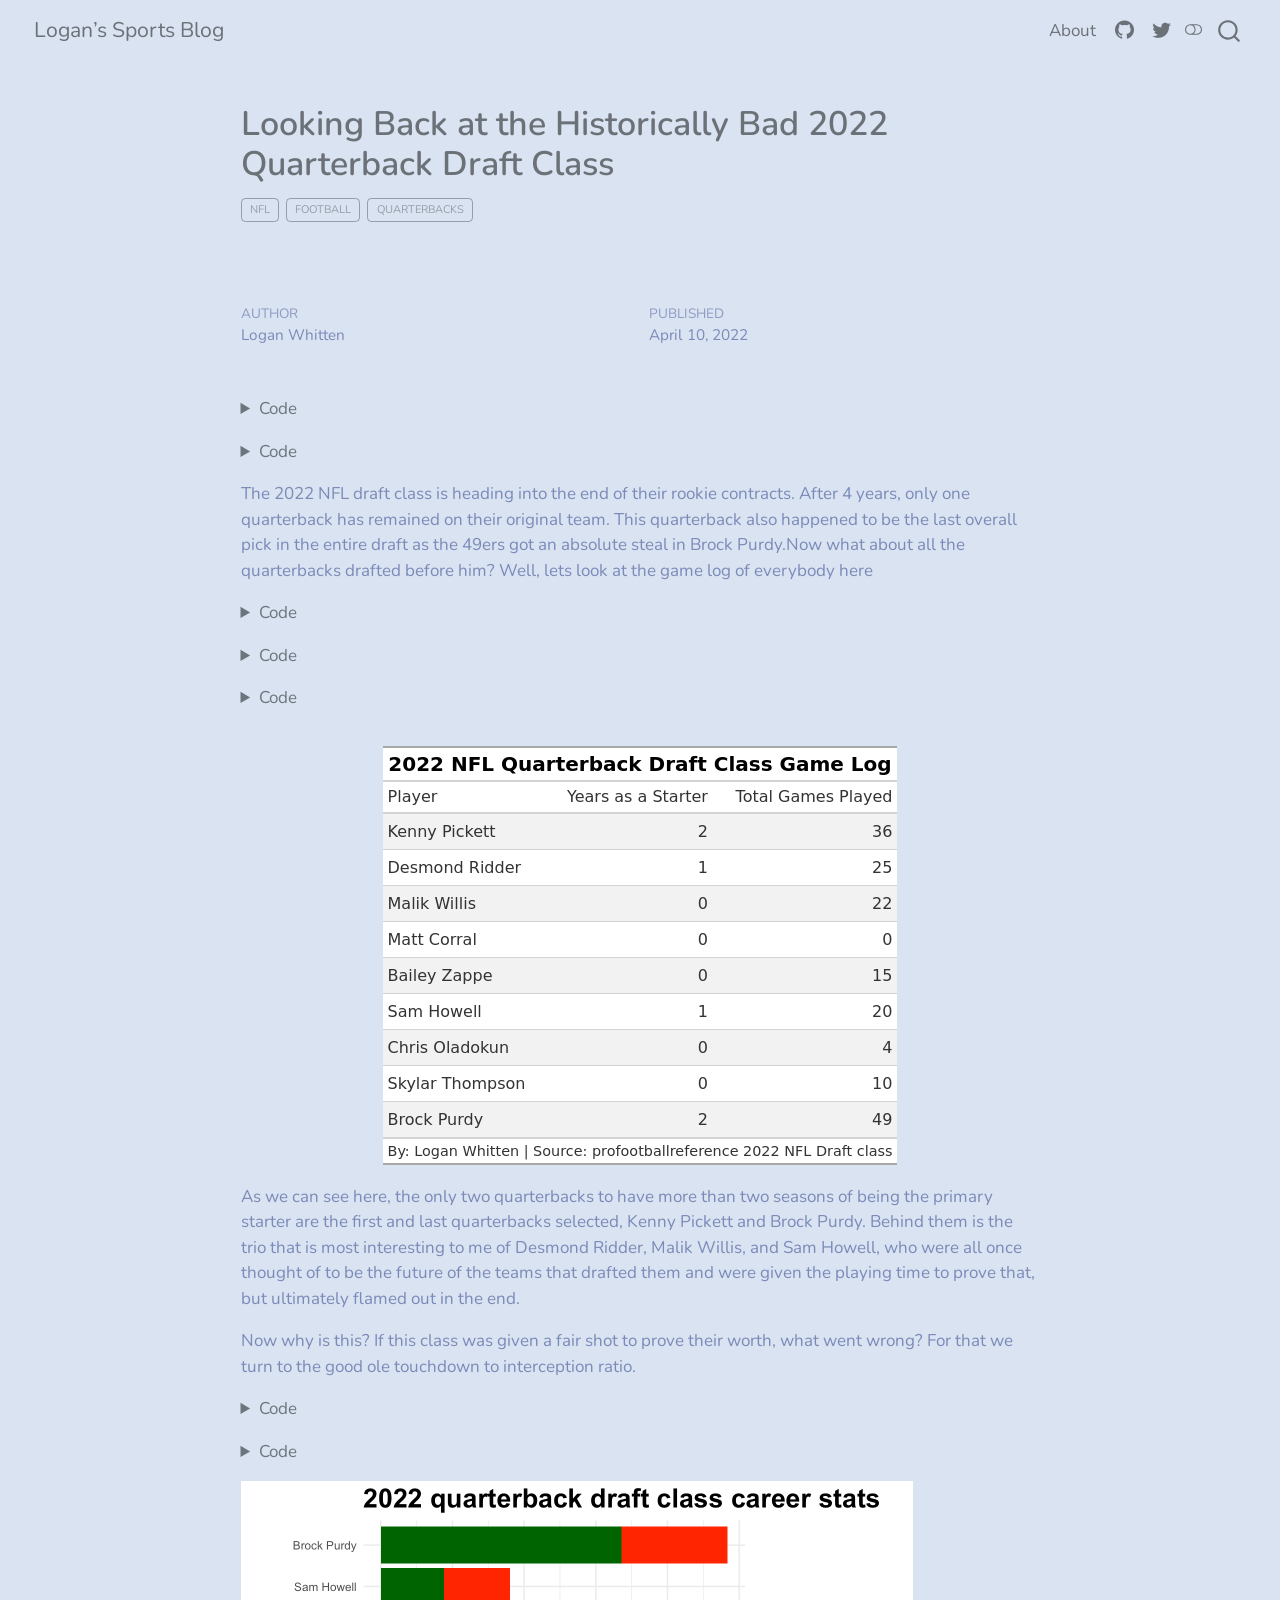
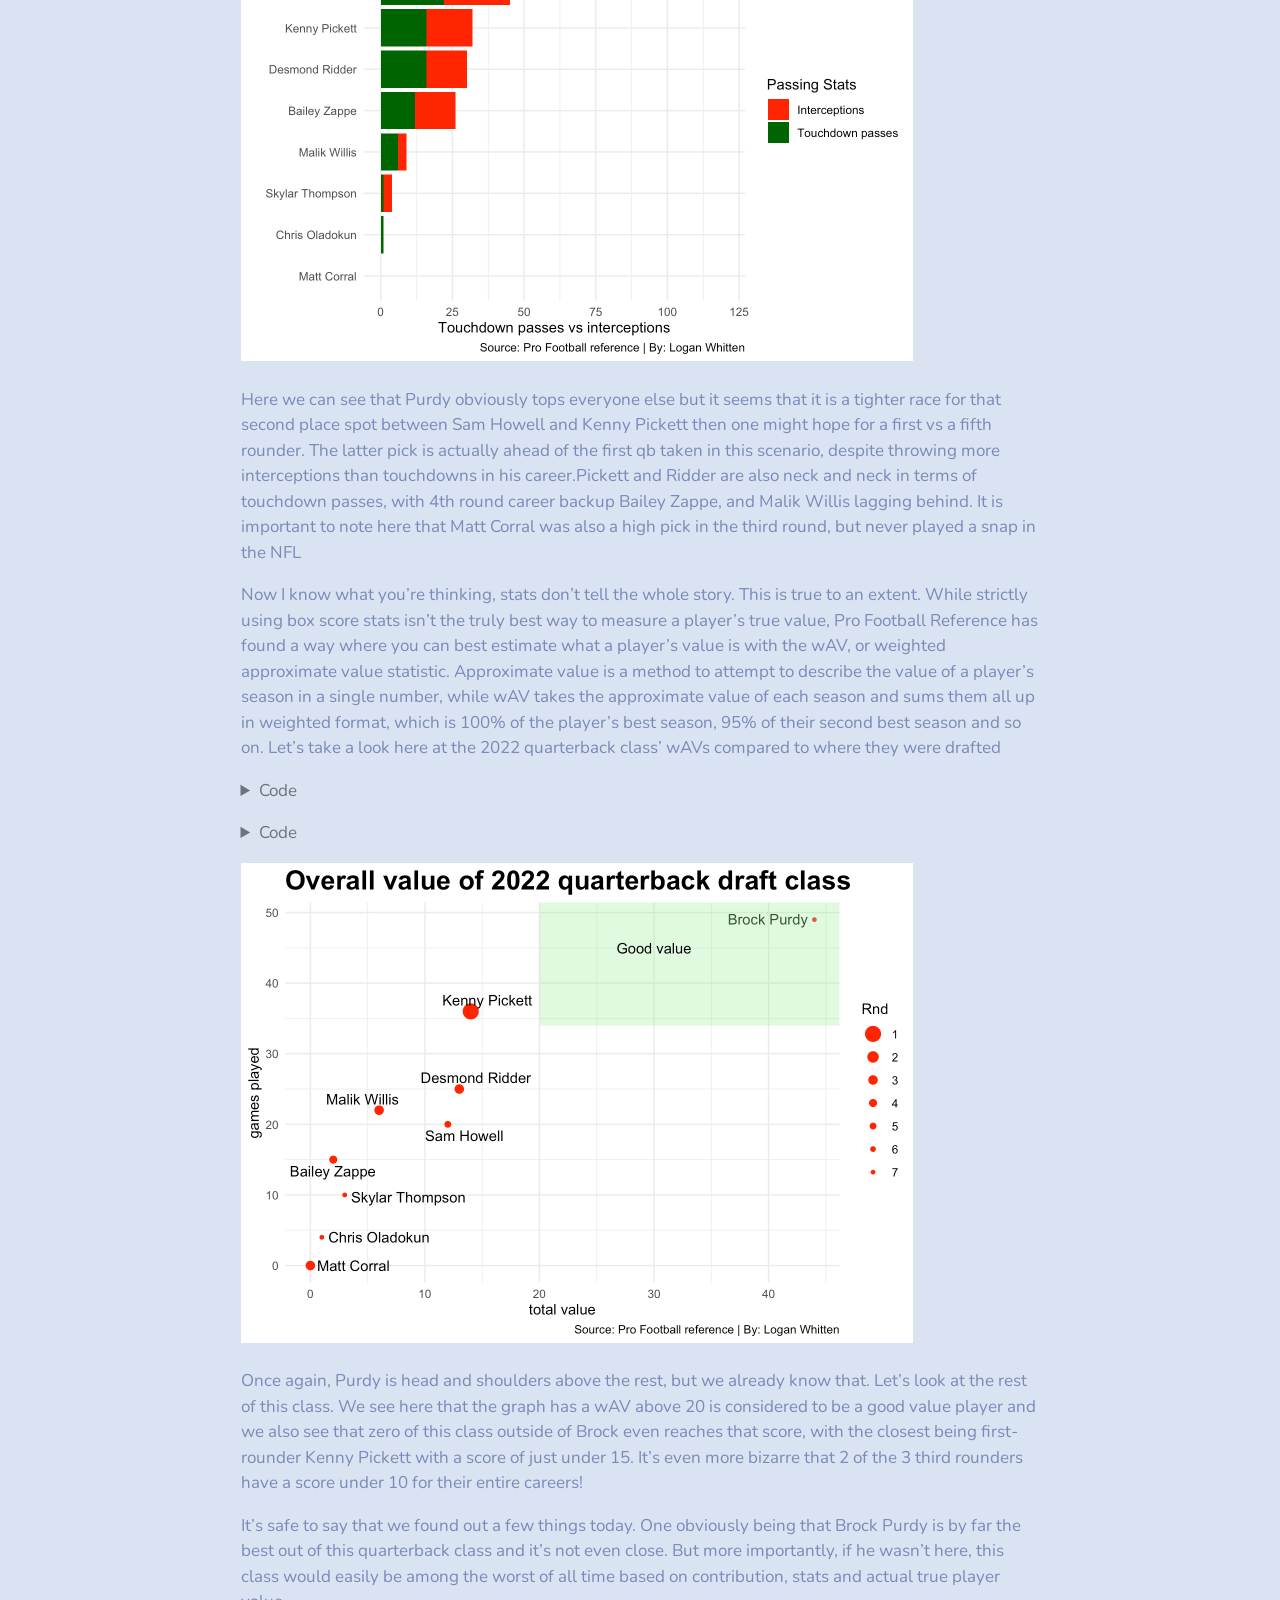
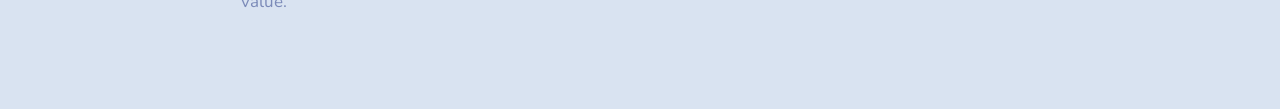
==== posts/nfl-football-2022-quarterback-class/index.html @ b55c374b "final project" ====
<!DOCTYPE html>
<html xmlns="http://www.w3.org/1999/xhtml" lang="en" xml:lang="en"><head>

<meta charset="utf-8">
<meta name="generator" content="quarto-1.8.25">

<meta name="viewport" content="width=device-width, initial-scale=1.0, user-scalable=yes">

<meta name="author" content="Logan Whitten">
<meta name="dcterms.date" content="2022-04-10">

<title>Looking Back at the Historically Bad 2022 Quarterback Draft Class – Logan’s Sports Blog</title>
<style>
code{white-space: pre-wrap;}
span.smallcaps{font-variant: small-caps;}
div.columns{display: flex; gap: min(4vw, 1.5em);}
div.column{flex: auto; overflow-x: auto;}
div.hanging-indent{margin-left: 1.5em; text-indent: -1.5em;}
ul.task-list{list-style: none;}
ul.task-list li input[type="checkbox"] {
  width: 0.8em;
  margin: 0 0.8em 0.2em -1em; /* quarto-specific, see https://github.com/quarto-dev/quarto-cli/issues/4556 */ 
  vertical-align: middle;
}
/* CSS for syntax highlighting */
html { -webkit-text-size-adjust: 100%; }
pre > code.sourceCode { white-space: pre; position: relative; }
pre > code.sourceCode > span { display: inline-block; line-height: 1.25; }
pre > code.sourceCode > span:empty { height: 1.2em; }
.sourceCode { overflow: visible; }
code.sourceCode > span { color: inherit; text-decoration: inherit; }
div.sourceCode { margin: 1em 0; }
pre.sourceCode { margin: 0; }
@media screen {
div.sourceCode { overflow: auto; }
}
@media print {
pre > code.sourceCode { white-space: pre-wrap; }
pre > code.sourceCode > span { text-indent: -5em; padding-left: 5em; }
}
pre.numberSource code
  { counter-reset: source-line 0; }
pre.numberSource code > span
  { position: relative; left: -4em; counter-increment: source-line; }
pre.numberSource code > span > a:first-child::before
  { content: counter(source-line);
    position: relative; left: -1em; text-align: right; vertical-align: baseline;
    border: none; display: inline-block;
    -webkit-touch-callout: none; -webkit-user-select: none;
    -khtml-user-select: none; -moz-user-select: none;
    -ms-user-select: none; user-select: none;
    padding: 0 4px; width: 4em;
  }
pre.numberSource { margin-left: 3em;  padding-left: 4px; }
div.sourceCode
  {   }
@media screen {
pre > code.sourceCode > span > a:first-child::before { text-decoration: underline; }
}
</style>


<script src="../../site_libs/quarto-nav/quarto-nav.js"></script>
<script src="../../site_libs/quarto-nav/headroom.min.js"></script>
<script src="../../site_libs/clipboard/clipboard.min.js"></script>
<script src="../../site_libs/quarto-search/autocomplete.umd.js"></script>
<script src="../../site_libs/quarto-search/fuse.min.js"></script>
<script src="../../site_libs/quarto-search/quarto-search.js"></script>
<meta name="quarto:offset" content="../../">
<link href="../../logo.png" rel="icon" type="image/png">
<script src="../../site_libs/quarto-html/quarto.js" type="module"></script>
<script src="../../site_libs/quarto-html/tabsets/tabsets.js" type="module"></script>
<script src="../../site_libs/quarto-html/axe/axe-check.js" type="module"></script>
<script src="../../site_libs/quarto-html/popper.min.js"></script>
<script src="../../site_libs/quarto-html/tippy.umd.min.js"></script>
<script src="../../site_libs/quarto-html/anchor.min.js"></script>
<link href="../../site_libs/quarto-html/tippy.css" rel="stylesheet">
<link href="../../site_libs/quarto-html/quarto-syntax-highlighting-7b89279ff1a6dce999919e0e67d4d9ec.css" rel="stylesheet" class="quarto-color-scheme" id="quarto-text-highlighting-styles">
<link href="../../site_libs/quarto-html/quarto-syntax-highlighting-dark-707d8167ce6003fca903bfe2be84ab7f.css" rel="stylesheet" class="quarto-color-scheme quarto-color-alternate" id="quarto-text-highlighting-styles">
<link href="../../site_libs/quarto-html/quarto-syntax-highlighting-7b89279ff1a6dce999919e0e67d4d9ec.css" rel="stylesheet" class="quarto-color-scheme-extra" id="quarto-text-highlighting-styles">
<script src="../../site_libs/bootstrap/bootstrap.min.js"></script>
<link href="../../site_libs/bootstrap/bootstrap-icons.css" rel="stylesheet">
<link href="../../site_libs/bootstrap/bootstrap-2890eba573baac25c3e9f0f9d94fc55f.min.css" rel="stylesheet" append-hash="true" class="quarto-color-scheme" id="quarto-bootstrap" data-mode="light">
<link href="../../site_libs/bootstrap/bootstrap-dark-131d78dc565486c1282722297bfbf076.min.css" rel="stylesheet" append-hash="true" class="quarto-color-scheme quarto-color-alternate" id="quarto-bootstrap" data-mode="light">
<link href="../../site_libs/bootstrap/bootstrap-2890eba573baac25c3e9f0f9d94fc55f.min.css" rel="stylesheet" append-hash="true" class="quarto-color-scheme-extra" id="quarto-bootstrap" data-mode="light">
<script id="quarto-search-options" type="application/json">{
  "location": "navbar",
  "copy-button": false,
  "collapse-after": 3,
  "panel-placement": "end",
  "type": "overlay",
  "limit": 50,
  "keyboard-shortcut": [
    "f",
    "/",
    "s"
  ],
  "show-item-context": false,
  "language": {
    "search-no-results-text": "No results",
    "search-matching-documents-text": "matching documents",
    "search-copy-link-title": "Copy link to search",
    "search-hide-matches-text": "Hide additional matches",
    "search-more-match-text": "more match in this document",
    "search-more-matches-text": "more matches in this document",
    "search-clear-button-title": "Clear",
    "search-text-placeholder": "",
    "search-detached-cancel-button-title": "Cancel",
    "search-submit-button-title": "Submit",
    "search-label": "Search"
  }
}</script>


<link rel="stylesheet" href="../../styles.css">
</head>

<body class="nav-fixed fullcontent quarto-light"><script id="quarto-html-before-body" type="application/javascript">
    const toggleBodyColorMode = (bsSheetEl) => {
      const mode = bsSheetEl.getAttribute("data-mode");
      const bodyEl = window.document.querySelector("body");
      if (mode === "dark") {
        bodyEl.classList.add("quarto-dark");
        bodyEl.classList.remove("quarto-light");
      } else {
        bodyEl.classList.add("quarto-light");
        bodyEl.classList.remove("quarto-dark");
      }
    }
    const toggleBodyColorPrimary = () => {
      const bsSheetEl = window.document.querySelector("link#quarto-bootstrap:not([rel=disabled-stylesheet])");
      if (bsSheetEl) {
        toggleBodyColorMode(bsSheetEl);
      }
    }
    const setColorSchemeToggle = (alternate) => {
      const toggles = window.document.querySelectorAll('.quarto-color-scheme-toggle');
      for (let i=0; i < toggles.length; i++) {
        const toggle = toggles[i];
        if (toggle) {
          if (alternate) {
            toggle.classList.add("alternate");
          } else {
            toggle.classList.remove("alternate");
          }
        }
      }
    };
    const toggleColorMode = (alternate) => {
      // Switch the stylesheets
      const primaryStylesheets = window.document.querySelectorAll('link.quarto-color-scheme:not(.quarto-color-alternate)');
      const alternateStylesheets = window.document.querySelectorAll('link.quarto-color-scheme.quarto-color-alternate');
      manageTransitions('#quarto-margin-sidebar .nav-link', false);
      if (alternate) {
        // note: dark is layered on light, we don't disable primary!
        enableStylesheet(alternateStylesheets);
        for (const sheetNode of alternateStylesheets) {
          if (sheetNode.id === "quarto-bootstrap") {
            toggleBodyColorMode(sheetNode);
          }
        }
      } else {
        disableStylesheet(alternateStylesheets);
        enableStylesheet(primaryStylesheets)
        toggleBodyColorPrimary();
      }
      manageTransitions('#quarto-margin-sidebar .nav-link', true);
      // Switch the toggles
      setColorSchemeToggle(alternate)
      // Hack to workaround the fact that safari doesn't
      // properly recolor the scrollbar when toggling (#1455)
      if (navigator.userAgent.indexOf('Safari') > 0 && navigator.userAgent.indexOf('Chrome') == -1) {
        manageTransitions("body", false);
        window.scrollTo(0, 1);
        setTimeout(() => {
          window.scrollTo(0, 0);
          manageTransitions("body", true);
        }, 40);
      }
    }
    const disableStylesheet = (stylesheets) => {
      for (let i=0; i < stylesheets.length; i++) {
        const stylesheet = stylesheets[i];
        stylesheet.rel = 'disabled-stylesheet';
      }
    }
    const enableStylesheet = (stylesheets) => {
      for (let i=0; i < stylesheets.length; i++) {
        const stylesheet = stylesheets[i];
        if(stylesheet.rel !== 'stylesheet') { // for Chrome, which will still FOUC without this check
          stylesheet.rel = 'stylesheet';
        }
      }
    }
    const manageTransitions = (selector, allowTransitions) => {
      const els = window.document.querySelectorAll(selector);
      for (let i=0; i < els.length; i++) {
        const el = els[i];
        if (allowTransitions) {
          el.classList.remove('notransition');
        } else {
          el.classList.add('notransition');
        }
      }
    }
    const isFileUrl = () => {
      return window.location.protocol === 'file:';
    }
    const hasAlternateSentinel = () => {
      let styleSentinel = getColorSchemeSentinel();
      if (styleSentinel !== null) {
        return styleSentinel === "alternate";
      } else {
        return false;
      }
    }
    const setStyleSentinel = (alternate) => {
      const value = alternate ? "alternate" : "default";
      if (!isFileUrl()) {
        window.localStorage.setItem("quarto-color-scheme", value);
      } else {
        localAlternateSentinel = value;
      }
    }
    const getColorSchemeSentinel = () => {
      if (!isFileUrl()) {
        const storageValue = window.localStorage.getItem("quarto-color-scheme");
        return storageValue != null ? storageValue : localAlternateSentinel;
      } else {
        return localAlternateSentinel;
      }
    }
    const toggleGiscusIfUsed = (isAlternate, darkModeDefault) => {
      const baseTheme = document.querySelector('#giscus-base-theme')?.value ?? 'light';
      const alternateTheme = document.querySelector('#giscus-alt-theme')?.value ?? 'dark';
      let newTheme = '';
      if(authorPrefersDark) {
        newTheme = isAlternate ? baseTheme : alternateTheme;
      } else {
        newTheme = isAlternate ? alternateTheme : baseTheme;
      }
      const changeGiscusTheme = () => {
        // From: https://github.com/giscus/giscus/issues/336
        const sendMessage = (message) => {
          const iframe = document.querySelector('iframe.giscus-frame');
          if (!iframe) return;
          iframe.contentWindow.postMessage({ giscus: message }, 'https://giscus.app');
        }
        sendMessage({
          setConfig: {
            theme: newTheme
          }
        });
      }
      const isGiscussLoaded = window.document.querySelector('iframe.giscus-frame') !== null;
      if (isGiscussLoaded) {
        changeGiscusTheme();
      }
    };
    const authorPrefersDark = false;
    const darkModeDefault = authorPrefersDark;
      document.querySelector('link#quarto-text-highlighting-styles.quarto-color-scheme-extra').rel = 'disabled-stylesheet';
      document.querySelector('link#quarto-bootstrap.quarto-color-scheme-extra').rel = 'disabled-stylesheet';
    let localAlternateSentinel = darkModeDefault ? 'alternate' : 'default';
    // Dark / light mode switch
    window.quartoToggleColorScheme = () => {
      // Read the current dark / light value
      let toAlternate = !hasAlternateSentinel();
      toggleColorMode(toAlternate);
      setStyleSentinel(toAlternate);
      toggleGiscusIfUsed(toAlternate, darkModeDefault);
      window.dispatchEvent(new Event('resize'));
    };
    // Switch to dark mode if need be
    if (hasAlternateSentinel()) {
      toggleColorMode(true);
    } else {
      toggleColorMode(false);
    }
  </script>

<div id="quarto-search-results"></div>
  <header id="quarto-header" class="headroom fixed-top quarto-banner">
    <nav class="navbar navbar-expand-lg " data-bs-theme="dark">
      <div class="navbar-container container-fluid">
      <div class="navbar-brand-container mx-auto">
    <a href="../../index.html" class="navbar-brand navbar-brand-logo">
    </a>
    <a class="navbar-brand" href="../../index.html">
    <span class="navbar-title">Logan’s Sports Blog</span>
    </a>
  </div>
            <div id="quarto-search" class="" title="Search"></div>
          <button class="navbar-toggler" type="button" data-bs-toggle="collapse" data-bs-target="#navbarCollapse" aria-controls="navbarCollapse" role="menu" aria-expanded="false" aria-label="Toggle navigation" onclick="if (window.quartoToggleHeadroom) { window.quartoToggleHeadroom(); }">
  <span class="navbar-toggler-icon"></span>
</button>
          <div class="collapse navbar-collapse" id="navbarCollapse">
            <ul class="navbar-nav navbar-nav-scroll ms-auto">
  <li class="nav-item">
    <a class="nav-link" href="../../about.html"> 
<span class="menu-text">About</span></a>
  </li>  
  <li class="nav-item compact">
    <a class="nav-link" href="https://github.com/mattwaite"> <i class="bi bi-github" role="img">
</i> 
<span class="menu-text"></span></a>
  </li>  
  <li class="nav-item compact">
    <a class="nav-link" href="https://twitter.com/mattwaite"> <i class="bi bi-twitter" role="img">
</i> 
<span class="menu-text"></span></a>
  </li>  
</ul>
          </div> <!-- /navcollapse -->
            <div class="quarto-navbar-tools">
  <a href="" class="quarto-color-scheme-toggle quarto-navigation-tool  px-1" onclick="window.quartoToggleColorScheme(); return false;" title="Toggle dark mode"><i class="bi"></i></a>
</div>
      </div> <!-- /container-fluid -->
    </nav>
</header>
<!-- content -->
<header id="title-block-header" class="quarto-title-block default page-columns page-full">
  <div class="quarto-title-banner page-columns page-full">
    <div class="quarto-title column-body">
      <h1 class="title">Looking Back at the Historically Bad 2022 Quarterback Draft Class</h1>
                                <div class="quarto-categories">
                <div class="quarto-category">nfl</div>
                <div class="quarto-category">football</div>
                <div class="quarto-category">quarterbacks</div>
              </div>
                  </div>
  </div>
    
  
  <div class="quarto-title-meta">

      <div>
      <div class="quarto-title-meta-heading">Author</div>
      <div class="quarto-title-meta-contents">
               <p>Logan Whitten </p>
            </div>
    </div>
      
      <div>
      <div class="quarto-title-meta-heading">Published</div>
      <div class="quarto-title-meta-contents">
        <p class="date">April 10, 2022</p>
      </div>
    </div>
    
      
    </div>
    
  
  </header><div id="quarto-content" class="quarto-container page-columns page-rows-contents page-layout-article page-navbar">
<!-- sidebar -->
<!-- margin-sidebar -->
    
<!-- main -->
<main class="content quarto-banner-title-block" id="quarto-document-content">






<div class="cell" data-show_col_types="false">
<details class="code-fold">
<summary>Code</summary>
<div class="code-copy-outer-scaffold"><div class="sourceCode cell-code" id="cb1"><pre class="sourceCode r code-with-copy"><code class="sourceCode r"><span id="cb1-1"><a href="#cb1-1" aria-hidden="true" tabindex="-1"></a><span class="fu">library</span>(tidyverse)</span>
<span id="cb1-2"><a href="#cb1-2" aria-hidden="true" tabindex="-1"></a><span class="fu">library</span>(gt)</span>
<span id="cb1-3"><a href="#cb1-3" aria-hidden="true" tabindex="-1"></a><span class="fu">library</span>(ggrepel)</span></code></pre></div><button title="Copy to Clipboard" class="code-copy-button"><i class="bi"></i></button></div>
</details>
</div>
<div class="cell" data-show_col_types="false">
<details class="code-fold">
<summary>Code</summary>
<div class="code-copy-outer-scaffold"><div class="sourceCode cell-code" id="cb2"><pre class="sourceCode r code-with-copy"><code class="sourceCode r"><span id="cb2-1"><a href="#cb2-1" aria-hidden="true" tabindex="-1"></a>draft <span class="ot">&lt;-</span> <span class="fu">read_csv</span>(<span class="st">"draft.csv"</span>) </span></code></pre></div><button title="Copy to Clipboard" class="code-copy-button"><i class="bi"></i></button></div>
</details>
</div>
<p>The 2022 NFL draft class is heading into the end of their rookie contracts. After 4 years, only one quarterback has remained on their original team. This quarterback also happened to be the last overall pick in the entire draft as the 49ers got an absolute steal in Brock Purdy.Now what about all the quarterbacks drafted before him? Well, lets look at the game log of everybody here</p>
<div class="cell">
<details class="code-fold">
<summary>Code</summary>
<div class="code-copy-outer-scaffold"><div class="sourceCode cell-code" id="cb3"><pre class="sourceCode r code-with-copy"><code class="sourceCode r"><span id="cb3-1"><a href="#cb3-1" aria-hidden="true" tabindex="-1"></a>draftqbs <span class="ot">&lt;-</span> draft <span class="sc">|&gt;</span> </span>
<span id="cb3-2"><a href="#cb3-2" aria-hidden="true" tabindex="-1"></a></span>
<span id="cb3-3"><a href="#cb3-3" aria-hidden="true" tabindex="-1"></a>  <span class="fu">filter</span>(Pos <span class="sc">==</span> <span class="st">"QB"</span>) </span></code></pre></div><button title="Copy to Clipboard" class="code-copy-button"><i class="bi"></i></button></div>
</details>
</div>
<div class="cell">
<details class="code-fold">
<summary>Code</summary>
<div class="code-copy-outer-scaffold"><div class="sourceCode cell-code" id="cb4"><pre class="sourceCode r code-with-copy"><code class="sourceCode r"><span id="cb4-1"><a href="#cb4-1" aria-hidden="true" tabindex="-1"></a>qbgames <span class="ot">&lt;-</span> draftqbs <span class="sc">|&gt;</span> </span>
<span id="cb4-2"><a href="#cb4-2" aria-hidden="true" tabindex="-1"></a></span>
<span id="cb4-3"><a href="#cb4-3" aria-hidden="true" tabindex="-1"></a>  <span class="fu">select</span>(Player, St, G)</span></code></pre></div><button title="Copy to Clipboard" class="code-copy-button"><i class="bi"></i></button></div>
</details>
</div>
<div class="cell">
<details class="code-fold">
<summary>Code</summary>
<div class="code-copy-outer-scaffold"><div class="sourceCode cell-code" id="cb5"><pre class="sourceCode r code-with-copy"><code class="sourceCode r"><span id="cb5-1"><a href="#cb5-1" aria-hidden="true" tabindex="-1"></a>qbgames <span class="sc">|&gt;</span> <span class="fu">gt</span>() <span class="sc">|&gt;</span> <span class="fu">cols_label</span>( <span class="at">St =</span> <span class="st">"Years as a Starter"</span>, <span class="at">G =</span> <span class="st">"Total Games Played"</span> ) <span class="sc">|&gt;</span> <span class="fu">tab_header</span>( <span class="at">title =</span> <span class="st">"2022 NFL Quarterback Draft Class Game Log"</span> ) <span class="sc">|&gt;</span> <span class="fu">tab_style</span>( <span class="at">style =</span> <span class="fu">cell_text</span>(<span class="at">color =</span> <span class="st">"black"</span>, <span class="at">weight =</span> <span class="st">"bold"</span>,), <span class="at">locations =</span> <span class="fu">cells_title</span>(<span class="st">"title"</span>) ) <span class="sc">|&gt;</span> <span class="fu">tab_source_note</span>( <span class="at">source_note =</span> <span class="fu">md</span>(<span class="st">"By: Logan Whitten | Source: profootballreference 2022 NFL Draft class"</span>) ) </span></code></pre></div><button title="Copy to Clipboard" class="code-copy-button"><i class="bi"></i></button></div>
</details>
<div class="cell-output-display">
<div id="dzbquludkg" style="padding-left:0px;padding-right:0px;padding-top:10px;padding-bottom:10px;overflow-x:auto;overflow-y:auto;width:auto;height:auto;">
<style>#dzbquludkg table {
  font-family: system-ui, 'Segoe UI', Roboto, Helvetica, Arial, sans-serif, 'Apple Color Emoji', 'Segoe UI Emoji', 'Segoe UI Symbol', 'Noto Color Emoji';
  -webkit-font-smoothing: antialiased;
  -moz-osx-font-smoothing: grayscale;
}

#dzbquludkg thead, #dzbquludkg tbody, #dzbquludkg tfoot, #dzbquludkg tr, #dzbquludkg td, #dzbquludkg th {
  border-style: none;
}

#dzbquludkg p {
  margin: 0;
  padding: 0;
}

#dzbquludkg .gt_table {
  display: table;
  border-collapse: collapse;
  line-height: normal;
  margin-left: auto;
  margin-right: auto;
  color: #333333;
  font-size: 16px;
  font-weight: normal;
  font-style: normal;
  background-color: #FFFFFF;
  width: auto;
  border-top-style: solid;
  border-top-width: 2px;
  border-top-color: #A8A8A8;
  border-right-style: none;
  border-right-width: 2px;
  border-right-color: #D3D3D3;
  border-bottom-style: solid;
  border-bottom-width: 2px;
  border-bottom-color: #A8A8A8;
  border-left-style: none;
  border-left-width: 2px;
  border-left-color: #D3D3D3;
}

#dzbquludkg .gt_caption {
  padding-top: 4px;
  padding-bottom: 4px;
}

#dzbquludkg .gt_title {
  color: #333333;
  font-size: 125%;
  font-weight: initial;
  padding-top: 4px;
  padding-bottom: 4px;
  padding-left: 5px;
  padding-right: 5px;
  border-bottom-color: #FFFFFF;
  border-bottom-width: 0;
}

#dzbquludkg .gt_subtitle {
  color: #333333;
  font-size: 85%;
  font-weight: initial;
  padding-top: 3px;
  padding-bottom: 5px;
  padding-left: 5px;
  padding-right: 5px;
  border-top-color: #FFFFFF;
  border-top-width: 0;
}

#dzbquludkg .gt_heading {
  background-color: #FFFFFF;
  text-align: center;
  border-bottom-color: #FFFFFF;
  border-left-style: none;
  border-left-width: 1px;
  border-left-color: #D3D3D3;
  border-right-style: none;
  border-right-width: 1px;
  border-right-color: #D3D3D3;
}

#dzbquludkg .gt_bottom_border {
  border-bottom-style: solid;
  border-bottom-width: 2px;
  border-bottom-color: #D3D3D3;
}

#dzbquludkg .gt_col_headings {
  border-top-style: solid;
  border-top-width: 2px;
  border-top-color: #D3D3D3;
  border-bottom-style: solid;
  border-bottom-width: 2px;
  border-bottom-color: #D3D3D3;
  border-left-style: none;
  border-left-width: 1px;
  border-left-color: #D3D3D3;
  border-right-style: none;
  border-right-width: 1px;
  border-right-color: #D3D3D3;
}

#dzbquludkg .gt_col_heading {
  color: #333333;
  background-color: #FFFFFF;
  font-size: 100%;
  font-weight: normal;
  text-transform: inherit;
  border-left-style: none;
  border-left-width: 1px;
  border-left-color: #D3D3D3;
  border-right-style: none;
  border-right-width: 1px;
  border-right-color: #D3D3D3;
  vertical-align: bottom;
  padding-top: 5px;
  padding-bottom: 6px;
  padding-left: 5px;
  padding-right: 5px;
  overflow-x: hidden;
}

#dzbquludkg .gt_column_spanner_outer {
  color: #333333;
  background-color: #FFFFFF;
  font-size: 100%;
  font-weight: normal;
  text-transform: inherit;
  padding-top: 0;
  padding-bottom: 0;
  padding-left: 4px;
  padding-right: 4px;
}

#dzbquludkg .gt_column_spanner_outer:first-child {
  padding-left: 0;
}

#dzbquludkg .gt_column_spanner_outer:last-child {
  padding-right: 0;
}

#dzbquludkg .gt_column_spanner {
  border-bottom-style: solid;
  border-bottom-width: 2px;
  border-bottom-color: #D3D3D3;
  vertical-align: bottom;
  padding-top: 5px;
  padding-bottom: 5px;
  overflow-x: hidden;
  display: inline-block;
  width: 100%;
}

#dzbquludkg .gt_spanner_row {
  border-bottom-style: hidden;
}

#dzbquludkg .gt_group_heading {
  padding-top: 8px;
  padding-bottom: 8px;
  padding-left: 5px;
  padding-right: 5px;
  color: #333333;
  background-color: #FFFFFF;
  font-size: 100%;
  font-weight: initial;
  text-transform: inherit;
  border-top-style: solid;
  border-top-width: 2px;
  border-top-color: #D3D3D3;
  border-bottom-style: solid;
  border-bottom-width: 2px;
  border-bottom-color: #D3D3D3;
  border-left-style: none;
  border-left-width: 1px;
  border-left-color: #D3D3D3;
  border-right-style: none;
  border-right-width: 1px;
  border-right-color: #D3D3D3;
  vertical-align: middle;
  text-align: left;
}

#dzbquludkg .gt_empty_group_heading {
  padding: 0.5px;
  color: #333333;
  background-color: #FFFFFF;
  font-size: 100%;
  font-weight: initial;
  border-top-style: solid;
  border-top-width: 2px;
  border-top-color: #D3D3D3;
  border-bottom-style: solid;
  border-bottom-width: 2px;
  border-bottom-color: #D3D3D3;
  vertical-align: middle;
}

#dzbquludkg .gt_from_md > :first-child {
  margin-top: 0;
}

#dzbquludkg .gt_from_md > :last-child {
  margin-bottom: 0;
}

#dzbquludkg .gt_row {
  padding-top: 8px;
  padding-bottom: 8px;
  padding-left: 5px;
  padding-right: 5px;
  margin: 10px;
  border-top-style: solid;
  border-top-width: 1px;
  border-top-color: #D3D3D3;
  border-left-style: none;
  border-left-width: 1px;
  border-left-color: #D3D3D3;
  border-right-style: none;
  border-right-width: 1px;
  border-right-color: #D3D3D3;
  vertical-align: middle;
  overflow-x: hidden;
}

#dzbquludkg .gt_stub {
  color: #333333;
  background-color: #FFFFFF;
  font-size: 100%;
  font-weight: initial;
  text-transform: inherit;
  border-right-style: solid;
  border-right-width: 2px;
  border-right-color: #D3D3D3;
  padding-left: 5px;
  padding-right: 5px;
}

#dzbquludkg .gt_stub_row_group {
  color: #333333;
  background-color: #FFFFFF;
  font-size: 100%;
  font-weight: initial;
  text-transform: inherit;
  border-right-style: solid;
  border-right-width: 2px;
  border-right-color: #D3D3D3;
  padding-left: 5px;
  padding-right: 5px;
  vertical-align: top;
}

#dzbquludkg .gt_row_group_first td {
  border-top-width: 2px;
}

#dzbquludkg .gt_row_group_first th {
  border-top-width: 2px;
}

#dzbquludkg .gt_summary_row {
  color: #333333;
  background-color: #FFFFFF;
  text-transform: inherit;
  padding-top: 8px;
  padding-bottom: 8px;
  padding-left: 5px;
  padding-right: 5px;
}

#dzbquludkg .gt_first_summary_row {
  border-top-style: solid;
  border-top-color: #D3D3D3;
}

#dzbquludkg .gt_first_summary_row.thick {
  border-top-width: 2px;
}

#dzbquludkg .gt_last_summary_row {
  padding-top: 8px;
  padding-bottom: 8px;
  padding-left: 5px;
  padding-right: 5px;
  border-bottom-style: solid;
  border-bottom-width: 2px;
  border-bottom-color: #D3D3D3;
}

#dzbquludkg .gt_grand_summary_row {
  color: #333333;
  background-color: #FFFFFF;
  text-transform: inherit;
  padding-top: 8px;
  padding-bottom: 8px;
  padding-left: 5px;
  padding-right: 5px;
}

#dzbquludkg .gt_first_grand_summary_row {
  padding-top: 8px;
  padding-bottom: 8px;
  padding-left: 5px;
  padding-right: 5px;
  border-top-style: double;
  border-top-width: 6px;
  border-top-color: #D3D3D3;
}

#dzbquludkg .gt_last_grand_summary_row_top {
  padding-top: 8px;
  padding-bottom: 8px;
  padding-left: 5px;
  padding-right: 5px;
  border-bottom-style: double;
  border-bottom-width: 6px;
  border-bottom-color: #D3D3D3;
}

#dzbquludkg .gt_striped {
  background-color: rgba(128, 128, 128, 0.05);
}

#dzbquludkg .gt_table_body {
  border-top-style: solid;
  border-top-width: 2px;
  border-top-color: #D3D3D3;
  border-bottom-style: solid;
  border-bottom-width: 2px;
  border-bottom-color: #D3D3D3;
}

#dzbquludkg .gt_footnotes {
  color: #333333;
  background-color: #FFFFFF;
  border-bottom-style: none;
  border-bottom-width: 2px;
  border-bottom-color: #D3D3D3;
  border-left-style: none;
  border-left-width: 2px;
  border-left-color: #D3D3D3;
  border-right-style: none;
  border-right-width: 2px;
  border-right-color: #D3D3D3;
}

#dzbquludkg .gt_footnote {
  margin: 0px;
  font-size: 90%;
  padding-top: 4px;
  padding-bottom: 4px;
  padding-left: 5px;
  padding-right: 5px;
}

#dzbquludkg .gt_sourcenotes {
  color: #333333;
  background-color: #FFFFFF;
  border-bottom-style: none;
  border-bottom-width: 2px;
  border-bottom-color: #D3D3D3;
  border-left-style: none;
  border-left-width: 2px;
  border-left-color: #D3D3D3;
  border-right-style: none;
  border-right-width: 2px;
  border-right-color: #D3D3D3;
}

#dzbquludkg .gt_sourcenote {
  font-size: 90%;
  padding-top: 4px;
  padding-bottom: 4px;
  padding-left: 5px;
  padding-right: 5px;
}

#dzbquludkg .gt_left {
  text-align: left;
}

#dzbquludkg .gt_center {
  text-align: center;
}

#dzbquludkg .gt_right {
  text-align: right;
  font-variant-numeric: tabular-nums;
}

#dzbquludkg .gt_font_normal {
  font-weight: normal;
}

#dzbquludkg .gt_font_bold {
  font-weight: bold;
}

#dzbquludkg .gt_font_italic {
  font-style: italic;
}

#dzbquludkg .gt_super {
  font-size: 65%;
}

#dzbquludkg .gt_footnote_marks {
  font-size: 75%;
  vertical-align: 0.4em;
  position: initial;
}

#dzbquludkg .gt_asterisk {
  font-size: 100%;
  vertical-align: 0;
}

#dzbquludkg .gt_indent_1 {
  text-indent: 5px;
}

#dzbquludkg .gt_indent_2 {
  text-indent: 10px;
}

#dzbquludkg .gt_indent_3 {
  text-indent: 15px;
}

#dzbquludkg .gt_indent_4 {
  text-indent: 20px;
}

#dzbquludkg .gt_indent_5 {
  text-indent: 25px;
}

#dzbquludkg .katex-display {
  display: inline-flex !important;
  margin-bottom: 0.75em !important;
}

#dzbquludkg div.Reactable > div.rt-table > div.rt-thead > div.rt-tr.rt-tr-group-header > div.rt-th-group:after {
  height: 0px !important;
}
</style>

<table class="gt_table caption-top table table-sm table-striped small" data-quarto-bootstrap="false">
<thead>
<tr class="gt_heading header">
<td colspan="3" class="gt_heading gt_title gt_font_normal gt_bottom_border" style="color: #000000; font-weight: bold">2022 NFL Quarterback Draft Class Game Log</td>
</tr>
<tr class="gt_col_headings even">
<th id="Player" class="gt_col_heading gt_columns_bottom_border gt_left" data-quarto-table-cell-role="th" scope="col">Player</th>
<th id="St" class="gt_col_heading gt_columns_bottom_border gt_right" data-quarto-table-cell-role="th" scope="col">Years as a Starter</th>
<th id="G" class="gt_col_heading gt_columns_bottom_border gt_right" data-quarto-table-cell-role="th" scope="col">Total Games Played</th>
</tr>
</thead>
<tbody class="gt_table_body">
<tr class="odd">
<td class="gt_row gt_left" headers="Player">Kenny Pickett</td>
<td class="gt_row gt_right" headers="St">2</td>
<td class="gt_row gt_right" headers="G">36</td>
</tr>
<tr class="even">
<td class="gt_row gt_left" headers="Player">Desmond Ridder</td>
<td class="gt_row gt_right" headers="St">1</td>
<td class="gt_row gt_right" headers="G">25</td>
</tr>
<tr class="odd">
<td class="gt_row gt_left" headers="Player">Malik Willis</td>
<td class="gt_row gt_right" headers="St">0</td>
<td class="gt_row gt_right" headers="G">22</td>
</tr>
<tr class="even">
<td class="gt_row gt_left" headers="Player">Matt Corral</td>
<td class="gt_row gt_right" headers="St">0</td>
<td class="gt_row gt_right" headers="G">0</td>
</tr>
<tr class="odd">
<td class="gt_row gt_left" headers="Player">Bailey Zappe</td>
<td class="gt_row gt_right" headers="St">0</td>
<td class="gt_row gt_right" headers="G">15</td>
</tr>
<tr class="even">
<td class="gt_row gt_left" headers="Player">Sam Howell</td>
<td class="gt_row gt_right" headers="St">1</td>
<td class="gt_row gt_right" headers="G">20</td>
</tr>
<tr class="odd">
<td class="gt_row gt_left" headers="Player">Chris Oladokun</td>
<td class="gt_row gt_right" headers="St">0</td>
<td class="gt_row gt_right" headers="G">4</td>
</tr>
<tr class="even">
<td class="gt_row gt_left" headers="Player">Skylar Thompson</td>
<td class="gt_row gt_right" headers="St">0</td>
<td class="gt_row gt_right" headers="G">10</td>
</tr>
<tr class="odd">
<td class="gt_row gt_left" headers="Player">Brock Purdy</td>
<td class="gt_row gt_right" headers="St">2</td>
<td class="gt_row gt_right" headers="G">49</td>
</tr>
</tbody><tfoot>
<tr class="gt_sourcenotes odd">
<td colspan="3" class="gt_sourcenote">By: Logan Whitten | Source: profootballreference 2022 NFL Draft class</td>
</tr>
</tfoot>

</table>

</div>
</div>
</div>
<p>As we can see here, the only two quarterbacks to have more than two seasons of being the primary starter are the first and last quarterbacks selected, Kenny Pickett and Brock Purdy. Behind them is the trio that is most interesting to me of Desmond Ridder, Malik Willis, and Sam Howell, who were all once thought of to be the future of the teams that drafted them and were given the playing time to prove that, but ultimately flamed out in the end.</p>
<p>Now why is this? If this class was given a fair shot to prove their worth, what went wrong? For that we turn to the good ole touchdown to interception ratio.</p>
<div class="cell">
<details class="code-fold">
<summary>Code</summary>
<div class="code-copy-outer-scaffold"><div class="sourceCode cell-code" id="cb6"><pre class="sourceCode r code-with-copy"><code class="sourceCode r"><span id="cb6-1"><a href="#cb6-1" aria-hidden="true" tabindex="-1"></a>stackeddraftqbs <span class="ot">&lt;-</span> draftqbs <span class="sc">|&gt;</span> </span>
<span id="cb6-2"><a href="#cb6-2" aria-hidden="true" tabindex="-1"></a></span>
<span id="cb6-3"><a href="#cb6-3" aria-hidden="true" tabindex="-1"></a>  <span class="fu">select</span>(Player, PassingTD, PassingInt) <span class="sc">|&gt;</span> </span>
<span id="cb6-4"><a href="#cb6-4" aria-hidden="true" tabindex="-1"></a></span>
<span id="cb6-5"><a href="#cb6-5" aria-hidden="true" tabindex="-1"></a>  <span class="fu">pivot_longer</span>( </span>
<span id="cb6-6"><a href="#cb6-6" aria-hidden="true" tabindex="-1"></a></span>
<span id="cb6-7"><a href="#cb6-7" aria-hidden="true" tabindex="-1"></a>    <span class="at">cols=</span><span class="sc">-</span>Player, </span>
<span id="cb6-8"><a href="#cb6-8" aria-hidden="true" tabindex="-1"></a></span>
<span id="cb6-9"><a href="#cb6-9" aria-hidden="true" tabindex="-1"></a>    <span class="at">names_to=</span><span class="st">"Stat"</span>, </span>
<span id="cb6-10"><a href="#cb6-10" aria-hidden="true" tabindex="-1"></a></span>
<span id="cb6-11"><a href="#cb6-11" aria-hidden="true" tabindex="-1"></a>    <span class="at">values_to=</span><span class="st">"Total"</span> </span>
<span id="cb6-12"><a href="#cb6-12" aria-hidden="true" tabindex="-1"></a></span>
<span id="cb6-13"><a href="#cb6-13" aria-hidden="true" tabindex="-1"></a>  ) <span class="sc">|&gt;</span> </span>
<span id="cb6-14"><a href="#cb6-14" aria-hidden="true" tabindex="-1"></a></span>
<span id="cb6-15"><a href="#cb6-15" aria-hidden="true" tabindex="-1"></a>  <span class="fu">mutate</span>( </span>
<span id="cb6-16"><a href="#cb6-16" aria-hidden="true" tabindex="-1"></a></span>
<span id="cb6-17"><a href="#cb6-17" aria-hidden="true" tabindex="-1"></a>    <span class="at">Total =</span> <span class="fu">case_when</span>( </span>
<span id="cb6-18"><a href="#cb6-18" aria-hidden="true" tabindex="-1"></a></span>
<span id="cb6-19"><a href="#cb6-19" aria-hidden="true" tabindex="-1"></a>      <span class="fu">is.na</span>(Total) <span class="sc">==</span> <span class="cn">TRUE</span> <span class="sc">~</span> <span class="dv">0</span>, </span>
<span id="cb6-20"><a href="#cb6-20" aria-hidden="true" tabindex="-1"></a></span>
<span id="cb6-21"><a href="#cb6-21" aria-hidden="true" tabindex="-1"></a>      <span class="cn">TRUE</span> <span class="sc">~</span> Total </span>
<span id="cb6-22"><a href="#cb6-22" aria-hidden="true" tabindex="-1"></a></span>
<span id="cb6-23"><a href="#cb6-23" aria-hidden="true" tabindex="-1"></a>    ) </span>
<span id="cb6-24"><a href="#cb6-24" aria-hidden="true" tabindex="-1"></a></span>
<span id="cb6-25"><a href="#cb6-25" aria-hidden="true" tabindex="-1"></a>  ) </span></code></pre></div><button title="Copy to Clipboard" class="code-copy-button"><i class="bi"></i></button></div>
</details>
</div>
<div class="cell">
<details class="code-fold">
<summary>Code</summary>
<div class="code-copy-outer-scaffold"><div class="sourceCode cell-code" id="cb7"><pre class="sourceCode r code-with-copy"><code class="sourceCode r"><span id="cb7-1"><a href="#cb7-1" aria-hidden="true" tabindex="-1"></a><span class="fu">ggplot</span>() <span class="sc">+</span> </span>
<span id="cb7-2"><a href="#cb7-2" aria-hidden="true" tabindex="-1"></a></span>
<span id="cb7-3"><a href="#cb7-3" aria-hidden="true" tabindex="-1"></a>  <span class="fu">geom_bar</span>(<span class="at">data =</span> stackeddraftqbs, <span class="fu">aes</span>(<span class="at">x=</span><span class="fu">reorder</span>(Player, Total), <span class="at">weight =</span> Total, <span class="at">fill =</span> Stat)) <span class="sc">+</span> </span>
<span id="cb7-4"><a href="#cb7-4" aria-hidden="true" tabindex="-1"></a></span>
<span id="cb7-5"><a href="#cb7-5" aria-hidden="true" tabindex="-1"></a>  <span class="fu">scale_fill_manual</span>(<span class="at">values=</span><span class="fu">c</span>(<span class="st">"red"</span>, <span class="st">"darkgreen"</span>), <span class="at">name=</span><span class="st">"Passing Stats"</span>, <span class="at">labels =</span> <span class="fu">c</span>(<span class="st">"Interceptions"</span>, <span class="st">"Touchdown passes"</span>)) <span class="sc">+</span>  </span>
<span id="cb7-6"><a href="#cb7-6" aria-hidden="true" tabindex="-1"></a></span>
<span id="cb7-7"><a href="#cb7-7" aria-hidden="true" tabindex="-1"></a>  <span class="fu">coord_flip</span>() <span class="sc">+</span>  </span>
<span id="cb7-8"><a href="#cb7-8" aria-hidden="true" tabindex="-1"></a></span>
<span id="cb7-9"><a href="#cb7-9" aria-hidden="true" tabindex="-1"></a>  <span class="fu">labs</span>( </span>
<span id="cb7-10"><a href="#cb7-10" aria-hidden="true" tabindex="-1"></a></span>
<span id="cb7-11"><a href="#cb7-11" aria-hidden="true" tabindex="-1"></a>    <span class="at">title =</span> <span class="st">"2022 quarterback draft class career stats"</span>, </span>
<span id="cb7-12"><a href="#cb7-12" aria-hidden="true" tabindex="-1"></a></span>
<span id="cb7-13"><a href="#cb7-13" aria-hidden="true" tabindex="-1"></a>    <span class="at">x=</span><span class="st">""</span>, </span>
<span id="cb7-14"><a href="#cb7-14" aria-hidden="true" tabindex="-1"></a></span>
<span id="cb7-15"><a href="#cb7-15" aria-hidden="true" tabindex="-1"></a>    <span class="at">y=</span><span class="st">"Touchdown passes vs interceptions"</span>, </span>
<span id="cb7-16"><a href="#cb7-16" aria-hidden="true" tabindex="-1"></a></span>
<span id="cb7-17"><a href="#cb7-17" aria-hidden="true" tabindex="-1"></a>    <span class="at">caption =</span> <span class="st">"Source: Pro Football reference | By: Logan Whitten"</span> </span>
<span id="cb7-18"><a href="#cb7-18" aria-hidden="true" tabindex="-1"></a></span>
<span id="cb7-19"><a href="#cb7-19" aria-hidden="true" tabindex="-1"></a>  ) <span class="sc">+</span> </span>
<span id="cb7-20"><a href="#cb7-20" aria-hidden="true" tabindex="-1"></a></span>
<span id="cb7-21"><a href="#cb7-21" aria-hidden="true" tabindex="-1"></a>  <span class="fu">theme_minimal</span>() <span class="sc">+</span>  </span>
<span id="cb7-22"><a href="#cb7-22" aria-hidden="true" tabindex="-1"></a></span>
<span id="cb7-23"><a href="#cb7-23" aria-hidden="true" tabindex="-1"></a>  <span class="fu">theme</span>( </span>
<span id="cb7-24"><a href="#cb7-24" aria-hidden="true" tabindex="-1"></a></span>
<span id="cb7-25"><a href="#cb7-25" aria-hidden="true" tabindex="-1"></a>    <span class="at">plot.title =</span> <span class="fu">element_text</span>(<span class="at">size =</span> <span class="dv">20</span>, <span class="at">face =</span> <span class="st">"bold"</span>) ) </span></code></pre></div><button title="Copy to Clipboard" class="code-copy-button"><i class="bi"></i></button></div>
</details>
<div class="cell-output-display">
<div>
<figure class="figure">
<p><img src="index_files/figure-html/unnamed-chunk-7-1.png" class="img-fluid figure-img" width="672"></p>
</figure>
</div>
</div>
</div>
<p>Here we can see that Purdy obviously tops everyone else but it seems that it is a tighter race for that second place spot between Sam Howell and Kenny Pickett then one might hope for a first vs a fifth rounder. The latter pick is actually ahead of the first qb taken in this scenario, despite throwing more interceptions than touchdowns in his career.Pickett and Ridder are also neck and neck in terms of touchdown passes, with 4th round career backup Bailey Zappe, and Malik Willis lagging behind. It is important to note here that Matt Corral was also a high pick in the third round, but never played a snap in the NFL</p>
<p>Now I know what you’re thinking, stats don’t tell the whole story. This is true to an extent. While strictly using box score stats isn’t the truly best way to measure a player’s true value, Pro Football Reference has found a way where you can best estimate what a player’s value is with the wAV, or weighted approximate value statistic. Approximate value is a method to attempt to describe the value of a player’s season in a single number, while wAV takes the approximate value of each season and sums them all up in weighted format, which is 100% of the player’s best season, 95% of their second best season and so on. Let’s take a look here at the 2022 quarterback class’ wAVs compared to where they were drafted</p>
<div class="cell">
<details class="code-fold">
<summary>Code</summary>
<div class="code-copy-outer-scaffold"><div class="sourceCode cell-code" id="cb8"><pre class="sourceCode r code-with-copy"><code class="sourceCode r"><span id="cb8-1"><a href="#cb8-1" aria-hidden="true" tabindex="-1"></a>qbgrades <span class="ot">&lt;-</span> draftqbs <span class="sc">|&gt;</span> </span>
<span id="cb8-2"><a href="#cb8-2" aria-hidden="true" tabindex="-1"></a></span>
<span id="cb8-3"><a href="#cb8-3" aria-hidden="true" tabindex="-1"></a>  <span class="fu">mutate</span>( </span>
<span id="cb8-4"><a href="#cb8-4" aria-hidden="true" tabindex="-1"></a></span>
<span id="cb8-5"><a href="#cb8-5" aria-hidden="true" tabindex="-1"></a>    <span class="at">value =</span> wAV, </span>
<span id="cb8-6"><a href="#cb8-6" aria-hidden="true" tabindex="-1"></a></span>
<span id="cb8-7"><a href="#cb8-7" aria-hidden="true" tabindex="-1"></a>    <span class="at">games =</span> G </span>
<span id="cb8-8"><a href="#cb8-8" aria-hidden="true" tabindex="-1"></a></span>
<span id="cb8-9"><a href="#cb8-9" aria-hidden="true" tabindex="-1"></a>  ) </span></code></pre></div><button title="Copy to Clipboard" class="code-copy-button"><i class="bi"></i></button></div>
</details>
</div>
<div class="cell">
<details class="code-fold">
<summary>Code</summary>
<div class="code-copy-outer-scaffold"><div class="sourceCode cell-code" id="cb9"><pre class="sourceCode r code-with-copy"><code class="sourceCode r"><span id="cb9-1"><a href="#cb9-1" aria-hidden="true" tabindex="-1"></a><span class="fu">ggplot</span>() <span class="sc">+</span>  </span>
<span id="cb9-2"><a href="#cb9-2" aria-hidden="true" tabindex="-1"></a></span>
<span id="cb9-3"><a href="#cb9-3" aria-hidden="true" tabindex="-1"></a>  <span class="fu">geom_point</span>( </span>
<span id="cb9-4"><a href="#cb9-4" aria-hidden="true" tabindex="-1"></a></span>
<span id="cb9-5"><a href="#cb9-5" aria-hidden="true" tabindex="-1"></a>    <span class="at">data=</span>qbgrades,  </span>
<span id="cb9-6"><a href="#cb9-6" aria-hidden="true" tabindex="-1"></a></span>
<span id="cb9-7"><a href="#cb9-7" aria-hidden="true" tabindex="-1"></a>    <span class="fu">aes</span>(<span class="at">x=</span>value, <span class="at">y=</span>games, <span class="at">size=</span> Rnd), </span>
<span id="cb9-8"><a href="#cb9-8" aria-hidden="true" tabindex="-1"></a></span>
<span id="cb9-9"><a href="#cb9-9" aria-hidden="true" tabindex="-1"></a>     <span class="at">color =</span> <span class="st">"red"</span>) <span class="sc">+</span> </span>
<span id="cb9-10"><a href="#cb9-10" aria-hidden="true" tabindex="-1"></a></span>
<span id="cb9-11"><a href="#cb9-11" aria-hidden="true" tabindex="-1"></a>  <span class="fu">geom_text_repel</span>( </span>
<span id="cb9-12"><a href="#cb9-12" aria-hidden="true" tabindex="-1"></a></span>
<span id="cb9-13"><a href="#cb9-13" aria-hidden="true" tabindex="-1"></a>    <span class="at">data=</span>qbgrades,  </span>
<span id="cb9-14"><a href="#cb9-14" aria-hidden="true" tabindex="-1"></a></span>
<span id="cb9-15"><a href="#cb9-15" aria-hidden="true" tabindex="-1"></a>    <span class="fu">aes</span>(<span class="at">x=</span>value, <span class="at">y=</span>games, <span class="at">label=</span>Player) </span>
<span id="cb9-16"><a href="#cb9-16" aria-hidden="true" tabindex="-1"></a></span>
<span id="cb9-17"><a href="#cb9-17" aria-hidden="true" tabindex="-1"></a>  ) <span class="sc">+</span>  </span>
<span id="cb9-18"><a href="#cb9-18" aria-hidden="true" tabindex="-1"></a></span>
<span id="cb9-19"><a href="#cb9-19" aria-hidden="true" tabindex="-1"></a>  <span class="fu">scale_size_continuous</span>(<span class="at">range =</span> <span class="fu">c</span>(<span class="dv">5</span>,<span class="dv">1</span>)) <span class="sc">+</span> </span>
<span id="cb9-20"><a href="#cb9-20" aria-hidden="true" tabindex="-1"></a></span>
<span id="cb9-21"><a href="#cb9-21" aria-hidden="true" tabindex="-1"></a>  <span class="fu">annotate</span>(<span class="st">"rect"</span>, <span class="at">fill =</span> <span class="st">"lightgreen"</span>, <span class="at">alpha =</span> .<span class="dv">3</span>, </span>
<span id="cb9-22"><a href="#cb9-22" aria-hidden="true" tabindex="-1"></a></span>
<span id="cb9-23"><a href="#cb9-23" aria-hidden="true" tabindex="-1"></a>           <span class="at">xmin =</span> <span class="dv">20</span>, <span class="at">xmax =</span> <span class="cn">Inf</span>, </span>
<span id="cb9-24"><a href="#cb9-24" aria-hidden="true" tabindex="-1"></a></span>
<span id="cb9-25"><a href="#cb9-25" aria-hidden="true" tabindex="-1"></a>           <span class="at">ymin =</span> <span class="dv">34</span>, <span class="at">ymax =</span> <span class="cn">Inf</span>) <span class="sc">+</span> </span>
<span id="cb9-26"><a href="#cb9-26" aria-hidden="true" tabindex="-1"></a></span>
<span id="cb9-27"><a href="#cb9-27" aria-hidden="true" tabindex="-1"></a>  <span class="fu">geom_text</span>(<span class="fu">aes</span>(<span class="at">x=</span><span class="dv">30</span>, <span class="at">y=</span><span class="dv">45</span>, <span class="at">label=</span><span class="st">"Good value"</span>)) <span class="sc">+</span> </span>
<span id="cb9-28"><a href="#cb9-28" aria-hidden="true" tabindex="-1"></a></span>
<span id="cb9-29"><a href="#cb9-29" aria-hidden="true" tabindex="-1"></a>  <span class="fu">labs</span>( </span>
<span id="cb9-30"><a href="#cb9-30" aria-hidden="true" tabindex="-1"></a></span>
<span id="cb9-31"><a href="#cb9-31" aria-hidden="true" tabindex="-1"></a>    <span class="at">title =</span> <span class="st">"Overall value of 2022 quarterback draft class"</span>, </span>
<span id="cb9-32"><a href="#cb9-32" aria-hidden="true" tabindex="-1"></a></span>
<span id="cb9-33"><a href="#cb9-33" aria-hidden="true" tabindex="-1"></a>    <span class="at">x =</span> <span class="st">"total value"</span>, </span>
<span id="cb9-34"><a href="#cb9-34" aria-hidden="true" tabindex="-1"></a></span>
<span id="cb9-35"><a href="#cb9-35" aria-hidden="true" tabindex="-1"></a>    <span class="at">y =</span> <span class="st">"games played"</span>, </span>
<span id="cb9-36"><a href="#cb9-36" aria-hidden="true" tabindex="-1"></a></span>
<span id="cb9-37"><a href="#cb9-37" aria-hidden="true" tabindex="-1"></a>    <span class="at">caption =</span> <span class="st">"Source: Pro Football reference | By: Logan Whitten"</span> </span>
<span id="cb9-38"><a href="#cb9-38" aria-hidden="true" tabindex="-1"></a></span>
<span id="cb9-39"><a href="#cb9-39" aria-hidden="true" tabindex="-1"></a>  ) <span class="sc">+</span> </span>
<span id="cb9-40"><a href="#cb9-40" aria-hidden="true" tabindex="-1"></a></span>
<span id="cb9-41"><a href="#cb9-41" aria-hidden="true" tabindex="-1"></a>  <span class="fu">theme_minimal</span>() <span class="sc">+</span>  </span>
<span id="cb9-42"><a href="#cb9-42" aria-hidden="true" tabindex="-1"></a></span>
<span id="cb9-43"><a href="#cb9-43" aria-hidden="true" tabindex="-1"></a>  <span class="fu">theme</span>( </span>
<span id="cb9-44"><a href="#cb9-44" aria-hidden="true" tabindex="-1"></a></span>
<span id="cb9-45"><a href="#cb9-45" aria-hidden="true" tabindex="-1"></a>    <span class="at">plot.title =</span> <span class="fu">element_text</span>(<span class="at">size =</span> <span class="dv">20</span>, <span class="at">face =</span> <span class="st">"bold"</span>) </span>
<span id="cb9-46"><a href="#cb9-46" aria-hidden="true" tabindex="-1"></a></span>
<span id="cb9-47"><a href="#cb9-47" aria-hidden="true" tabindex="-1"></a>  ) </span></code></pre></div><button title="Copy to Clipboard" class="code-copy-button"><i class="bi"></i></button></div>
</details>
<div class="cell-output-display">
<div>
<figure class="figure">
<p><img src="index_files/figure-html/unnamed-chunk-9-1.png" class="img-fluid figure-img" width="672"></p>
</figure>
</div>
</div>
</div>
<p>Once again, Purdy is head and shoulders above the rest, but we already know that. Let’s look at the rest of this class. We see here that the graph has a wAV above 20 is considered to be a good value player and we also see that zero of this class outside of Brock even reaches that score, with the closest being first-rounder Kenny Pickett with a score of just under 15. It’s even more bizarre that 2 of the 3 third rounders have a score under 10 for their entire careers!</p>
<p>It’s safe to say that we found out a few things today. One obviously being that Brock Purdy is by far the best out of this quarterback class and it’s not even close. But more importantly, if he wasn’t here, this class would easily be among the worst of all time based on contribution, stats and actual true player value.</p>



</main> <!-- /main -->
<script id="quarto-html-after-body" type="application/javascript">
  window.document.addEventListener("DOMContentLoaded", function (event) {
    // Ensure there is a toggle, if there isn't float one in the top right
    if (window.document.querySelector('.quarto-color-scheme-toggle') === null) {
      const a = window.document.createElement('a');
      a.classList.add('top-right');
      a.classList.add('quarto-color-scheme-toggle');
      a.href = "";
      a.onclick = function() { try { window.quartoToggleColorScheme(); } catch {} return false; };
      const i = window.document.createElement("i");
      i.classList.add('bi');
      a.appendChild(i);
      window.document.body.appendChild(a);
    }
    setColorSchemeToggle(hasAlternateSentinel())
    const icon = "";
    const anchorJS = new window.AnchorJS();
    anchorJS.options = {
      placement: 'right',
      icon: icon
    };
    anchorJS.add('.anchored');
    const isCodeAnnotation = (el) => {
      for (const clz of el.classList) {
        if (clz.startsWith('code-annotation-')) {                     
          return true;
        }
      }
      return false;
    }
    const onCopySuccess = function(e) {
      // button target
      const button = e.trigger;
      // don't keep focus
      button.blur();
      // flash "checked"
      button.classList.add('code-copy-button-checked');
      var currentTitle = button.getAttribute("title");
      button.setAttribute("title", "Copied!");
      let tooltip;
      if (window.bootstrap) {
        button.setAttribute("data-bs-toggle", "tooltip");
        button.setAttribute("data-bs-placement", "left");
        button.setAttribute("data-bs-title", "Copied!");
        tooltip = new bootstrap.Tooltip(button, 
          { trigger: "manual", 
            customClass: "code-copy-button-tooltip",
            offset: [0, -8]});
        tooltip.show();    
      }
      setTimeout(function() {
        if (tooltip) {
          tooltip.hide();
          button.removeAttribute("data-bs-title");
          button.removeAttribute("data-bs-toggle");
          button.removeAttribute("data-bs-placement");
        }
        button.setAttribute("title", currentTitle);
        button.classList.remove('code-copy-button-checked');
      }, 1000);
      // clear code selection
      e.clearSelection();
    }
    const getTextToCopy = function(trigger) {
      const outerScaffold = trigger.parentElement.cloneNode(true);
      const codeEl = outerScaffold.querySelector('code');
      for (const childEl of codeEl.children) {
        if (isCodeAnnotation(childEl)) {
          childEl.remove();
        }
      }
      return codeEl.innerText;
    }
    const clipboard = new window.ClipboardJS('.code-copy-button:not([data-in-quarto-modal])', {
      text: getTextToCopy
    });
    clipboard.on('success', onCopySuccess);
    if (window.document.getElementById('quarto-embedded-source-code-modal')) {
      const clipboardModal = new window.ClipboardJS('.code-copy-button[data-in-quarto-modal]', {
        text: getTextToCopy,
        container: window.document.getElementById('quarto-embedded-source-code-modal')
      });
      clipboardModal.on('success', onCopySuccess);
    }
      var localhostRegex = new RegExp(/^(?:http|https):\/\/localhost\:?[0-9]*\//);
      var mailtoRegex = new RegExp(/^mailto:/);
        var filterRegex = new RegExp('/' + window.location.host + '/');
      var isInternal = (href) => {
          return filterRegex.test(href) || localhostRegex.test(href) || mailtoRegex.test(href);
      }
      // Inspect non-navigation links and adorn them if external
     var links = window.document.querySelectorAll('a[href]:not(.nav-link):not(.navbar-brand):not(.toc-action):not(.sidebar-link):not(.sidebar-item-toggle):not(.pagination-link):not(.no-external):not([aria-hidden]):not(.dropdown-item):not(.quarto-navigation-tool):not(.about-link)');
      for (var i=0; i<links.length; i++) {
        const link = links[i];
        if (!isInternal(link.href)) {
          // undo the damage that might have been done by quarto-nav.js in the case of
          // links that we want to consider external
          if (link.dataset.originalHref !== undefined) {
            link.href = link.dataset.originalHref;
          }
        }
      }
    function tippyHover(el, contentFn, onTriggerFn, onUntriggerFn) {
      const config = {
        allowHTML: true,
        maxWidth: 500,
        delay: 100,
        arrow: false,
        appendTo: function(el) {
            return el.parentElement;
        },
        interactive: true,
        interactiveBorder: 10,
        theme: 'quarto',
        placement: 'bottom-start',
      };
      if (contentFn) {
        config.content = contentFn;
      }
      if (onTriggerFn) {
        config.onTrigger = onTriggerFn;
      }
      if (onUntriggerFn) {
        config.onUntrigger = onUntriggerFn;
      }
      window.tippy(el, config); 
    }
    const noterefs = window.document.querySelectorAll('a[role="doc-noteref"]');
    for (var i=0; i<noterefs.length; i++) {
      const ref = noterefs[i];
      tippyHover(ref, function() {
        // use id or data attribute instead here
        let href = ref.getAttribute('data-footnote-href') || ref.getAttribute('href');
        try { href = new URL(href).hash; } catch {}
        const id = href.replace(/^#\/?/, "");
        const note = window.document.getElementById(id);
        if (note) {
          return note.innerHTML;
        } else {
          return "";
        }
      });
    }
    const xrefs = window.document.querySelectorAll('a.quarto-xref');
    const processXRef = (id, note) => {
      // Strip column container classes
      const stripColumnClz = (el) => {
        el.classList.remove("page-full", "page-columns");
        if (el.children) {
          for (const child of el.children) {
            stripColumnClz(child);
          }
        }
      }
      stripColumnClz(note)
      if (id === null || id.startsWith('sec-')) {
        // Special case sections, only their first couple elements
        const container = document.createElement("div");
        if (note.children && note.children.length > 2) {
          container.appendChild(note.children[0].cloneNode(true));
          for (let i = 1; i < note.children.length; i++) {
            const child = note.children[i];
            if (child.tagName === "P" && child.innerText === "") {
              continue;
            } else {
              container.appendChild(child.cloneNode(true));
              break;
            }
          }
          if (window.Quarto?.typesetMath) {
            window.Quarto.typesetMath(container);
          }
          return container.innerHTML
        } else {
          if (window.Quarto?.typesetMath) {
            window.Quarto.typesetMath(note);
          }
          return note.innerHTML;
        }
      } else {
        // Remove any anchor links if they are present
        const anchorLink = note.querySelector('a.anchorjs-link');
        if (anchorLink) {
          anchorLink.remove();
        }
        if (window.Quarto?.typesetMath) {
          window.Quarto.typesetMath(note);
        }
        if (note.classList.contains("callout")) {
          return note.outerHTML;
        } else {
          return note.innerHTML;
        }
      }
    }
    for (var i=0; i<xrefs.length; i++) {
      const xref = xrefs[i];
      tippyHover(xref, undefined, function(instance) {
        instance.disable();
        let url = xref.getAttribute('href');
        let hash = undefined; 
        if (url.startsWith('#')) {
          hash = url;
        } else {
          try { hash = new URL(url).hash; } catch {}
        }
        if (hash) {
          const id = hash.replace(/^#\/?/, "");
          const note = window.document.getElementById(id);
          if (note !== null) {
            try {
              const html = processXRef(id, note.cloneNode(true));
              instance.setContent(html);
            } finally {
              instance.enable();
              instance.show();
            }
          } else {
            // See if we can fetch this
            fetch(url.split('#')[0])
            .then(res => res.text())
            .then(html => {
              const parser = new DOMParser();
              const htmlDoc = parser.parseFromString(html, "text/html");
              const note = htmlDoc.getElementById(id);
              if (note !== null) {
                const html = processXRef(id, note);
                instance.setContent(html);
              } 
            }).finally(() => {
              instance.enable();
              instance.show();
            });
          }
        } else {
          // See if we can fetch a full url (with no hash to target)
          // This is a special case and we should probably do some content thinning / targeting
          fetch(url)
          .then(res => res.text())
          .then(html => {
            const parser = new DOMParser();
            const htmlDoc = parser.parseFromString(html, "text/html");
            const note = htmlDoc.querySelector('main.content');
            if (note !== null) {
              // This should only happen for chapter cross references
              // (since there is no id in the URL)
              // remove the first header
              if (note.children.length > 0 && note.children[0].tagName === "HEADER") {
                note.children[0].remove();
              }
              const html = processXRef(null, note);
              instance.setContent(html);
            } 
          }).finally(() => {
            instance.enable();
            instance.show();
          });
        }
      }, function(instance) {
      });
    }
        let selectedAnnoteEl;
        const selectorForAnnotation = ( cell, annotation) => {
          let cellAttr = 'data-code-cell="' + cell + '"';
          let lineAttr = 'data-code-annotation="' +  annotation + '"';
          const selector = 'span[' + cellAttr + '][' + lineAttr + ']';
          return selector;
        }
        const selectCodeLines = (annoteEl) => {
          const doc = window.document;
          const targetCell = annoteEl.getAttribute("data-target-cell");
          const targetAnnotation = annoteEl.getAttribute("data-target-annotation");
          const annoteSpan = window.document.querySelector(selectorForAnnotation(targetCell, targetAnnotation));
          const lines = annoteSpan.getAttribute("data-code-lines").split(",");
          const lineIds = lines.map((line) => {
            return targetCell + "-" + line;
          })
          let top = null;
          let height = null;
          let parent = null;
          if (lineIds.length > 0) {
              //compute the position of the single el (top and bottom and make a div)
              const el = window.document.getElementById(lineIds[0]);
              top = el.offsetTop;
              height = el.offsetHeight;
              parent = el.parentElement.parentElement;
            if (lineIds.length > 1) {
              const lastEl = window.document.getElementById(lineIds[lineIds.length - 1]);
              const bottom = lastEl.offsetTop + lastEl.offsetHeight;
              height = bottom - top;
            }
            if (top !== null && height !== null && parent !== null) {
              // cook up a div (if necessary) and position it 
              let div = window.document.getElementById("code-annotation-line-highlight");
              if (div === null) {
                div = window.document.createElement("div");
                div.setAttribute("id", "code-annotation-line-highlight");
                div.style.position = 'absolute';
                parent.appendChild(div);
              }
              div.style.top = top - 2 + "px";
              div.style.height = height + 4 + "px";
              div.style.left = 0;
              let gutterDiv = window.document.getElementById("code-annotation-line-highlight-gutter");
              if (gutterDiv === null) {
                gutterDiv = window.document.createElement("div");
                gutterDiv.setAttribute("id", "code-annotation-line-highlight-gutter");
                gutterDiv.style.position = 'absolute';
                const codeCell = window.document.getElementById(targetCell);
                const gutter = codeCell.querySelector('.code-annotation-gutter');
                gutter.appendChild(gutterDiv);
              }
              gutterDiv.style.top = top - 2 + "px";
              gutterDiv.style.height = height + 4 + "px";
            }
            selectedAnnoteEl = annoteEl;
          }
        };
        const unselectCodeLines = () => {
          const elementsIds = ["code-annotation-line-highlight", "code-annotation-line-highlight-gutter"];
          elementsIds.forEach((elId) => {
            const div = window.document.getElementById(elId);
            if (div) {
              div.remove();
            }
          });
          selectedAnnoteEl = undefined;
        };
          // Handle positioning of the toggle
      window.addEventListener(
        "resize",
        throttle(() => {
          elRect = undefined;
          if (selectedAnnoteEl) {
            selectCodeLines(selectedAnnoteEl);
          }
        }, 10)
      );
      function throttle(fn, ms) {
      let throttle = false;
      let timer;
        return (...args) => {
          if(!throttle) { // first call gets through
              fn.apply(this, args);
              throttle = true;
          } else { // all the others get throttled
              if(timer) clearTimeout(timer); // cancel #2
              timer = setTimeout(() => {
                fn.apply(this, args);
                timer = throttle = false;
              }, ms);
          }
        };
      }
        // Attach click handler to the DT
        const annoteDls = window.document.querySelectorAll('dt[data-target-cell]');
        for (const annoteDlNode of annoteDls) {
          annoteDlNode.addEventListener('click', (event) => {
            const clickedEl = event.target;
            if (clickedEl !== selectedAnnoteEl) {
              unselectCodeLines();
              const activeEl = window.document.querySelector('dt[data-target-cell].code-annotation-active');
              if (activeEl) {
                activeEl.classList.remove('code-annotation-active');
              }
              selectCodeLines(clickedEl);
              clickedEl.classList.add('code-annotation-active');
            } else {
              // Unselect the line
              unselectCodeLines();
              clickedEl.classList.remove('code-annotation-active');
            }
          });
        }
    const findCites = (el) => {
      const parentEl = el.parentElement;
      if (parentEl) {
        const cites = parentEl.dataset.cites;
        if (cites) {
          return {
            el,
            cites: cites.split(' ')
          };
        } else {
          return findCites(el.parentElement)
        }
      } else {
        return undefined;
      }
    };
    var bibliorefs = window.document.querySelectorAll('a[role="doc-biblioref"]');
    for (var i=0; i<bibliorefs.length; i++) {
      const ref = bibliorefs[i];
      const citeInfo = findCites(ref);
      if (citeInfo) {
        tippyHover(citeInfo.el, function() {
          var popup = window.document.createElement('div');
          citeInfo.cites.forEach(function(cite) {
            var citeDiv = window.document.createElement('div');
            citeDiv.classList.add('hanging-indent');
            citeDiv.classList.add('csl-entry');
            var biblioDiv = window.document.getElementById('ref-' + cite);
            if (biblioDiv) {
              citeDiv.innerHTML = biblioDiv.innerHTML;
            }
            popup.appendChild(citeDiv);
          });
          return popup.innerHTML;
        });
      }
    }
  });
  </script>
</div> <!-- /content -->




</body></html>
---- site_libs/quarto-html/tippy.css ----
.tippy-box[data-animation=fade][data-state=hidden]{opacity:0}[data-tippy-root]{max-width:calc(100vw - 10px)}.tippy-box{position:relative;background-color:#333;color:#fff;border-radius:4px;font-size:14px;line-height:1.4;white-space:normal;outline:0;transition-property:transform,visibility,opacity}.tippy-box[data-placement^=top]>.tippy-arrow{bottom:0}.tippy-box[data-placement^=top]>.tippy-arrow:before{bottom:-7px;left:0;border-width:8px 8px 0;border-top-color:initial;transform-origin:center top}.tippy-box[data-placement^=bottom]>.tippy-arrow{top:0}.tippy-box[data-placement^=bottom]>.tippy-arrow:before{top:-7px;left:0;border-width:0 8px 8px;border-bottom-color:initial;transform-origin:center bottom}.tippy-box[data-placement^=left]>.tippy-arrow{right:0}.tippy-box[data-placement^=left]>.tippy-arrow:before{border-width:8px 0 8px 8px;border-left-color:initial;right:-7px;transform-origin:center left}.tippy-box[data-placement^=right]>.tippy-arrow{left:0}.tippy-box[data-placement^=right]>.tippy-arrow:before{left:-7px;border-width:8px 8px 8px 0;border-right-color:initial;transform-origin:center right}.tippy-box[data-inertia][data-state=visible]{transition-timing-function:cubic-bezier(.54,1.5,.38,1.11)}.tippy-arrow{width:16px;height:16px;color:#333}.tippy-arrow:before{content:"";position:absolute;border-color:transparent;border-style:solid}.tippy-content{position:relative;padding:5px 9px;z-index:1}
---- site_libs/quarto-html/quarto-syntax-highlighting-7b89279ff1a6dce999919e0e67d4d9ec.css ----
/* quarto syntax highlight colors */
:root {
  --quarto-hl-ot-color: #003B4F;
  --quarto-hl-at-color: #657422;
  --quarto-hl-ss-color: #20794D;
  --quarto-hl-an-color: #5E5E5E;
  --quarto-hl-fu-color: #4758AB;
  --quarto-hl-st-color: #20794D;
  --quarto-hl-cf-color: #003B4F;
  --quarto-hl-op-color: #5E5E5E;
  --quarto-hl-er-color: #AD0000;
  --quarto-hl-bn-color: #AD0000;
  --quarto-hl-al-color: #AD0000;
  --quarto-hl-va-color: #111111;
  --quarto-hl-bu-color: inherit;
  --quarto-hl-ex-color: inherit;
  --quarto-hl-pp-color: #AD0000;
  --quarto-hl-in-color: #5E5E5E;
  --quarto-hl-vs-color: #20794D;
  --quarto-hl-wa-color: #5E5E5E;
  --quarto-hl-do-color: #5E5E5E;
  --quarto-hl-im-color: #00769E;
  --quarto-hl-ch-color: #20794D;
  --quarto-hl-dt-color: #AD0000;
  --quarto-hl-fl-color: #AD0000;
  --quarto-hl-co-color: #5E5E5E;
  --quarto-hl-cv-color: #5E5E5E;
  --quarto-hl-cn-color: #8f5902;
  --quarto-hl-sc-color: #5E5E5E;
  --quarto-hl-dv-color: #AD0000;
  --quarto-hl-kw-color: #003B4F;
}

/* other quarto variables */
:root {
  --quarto-font-monospace: SFMono-Regular, Menlo, Monaco, Consolas, "Liberation Mono", "Courier New", monospace;
}

/* syntax highlight based on Pandoc's rules */
pre > code.sourceCode > span {
  color: #003B4F;
}

code.sourceCode > span {
  color: #003B4F;
}

div.sourceCode,
div.sourceCode pre.sourceCode {
  color: #003B4F;
}

/* Normal */
code span {
  color: #003B4F;
}

/* Alert */
code span.al {
  color: #AD0000;
  font-style: inherit;
}

/* Annotation */
code span.an {
  color: #5E5E5E;
  font-style: inherit;
}

/* Attribute */
code span.at {
  color: #657422;
  font-style: inherit;
}

/* BaseN */
code span.bn {
  color: #AD0000;
  font-style: inherit;
}

/* BuiltIn */
code span.bu {
  font-style: inherit;
}

/* ControlFlow */
code span.cf {
  color: #003B4F;
  font-weight: bold;
  font-style: inherit;
}

/* Char */
code span.ch {
  color: #20794D;
  font-style: inherit;
}

/* Constant */
code span.cn {
  color: #8f5902;
  font-style: inherit;
}

/* Comment */
code span.co {
  color: #5E5E5E;
  font-style: inherit;
}

/* CommentVar */
code span.cv {
  color: #5E5E5E;
  font-style: italic;
}

/* Documentation */
code span.do {
  color: #5E5E5E;
  font-style: italic;
}

/* DataType */
code span.dt {
  color: #AD0000;
  font-style: inherit;
}

/* DecVal */
code span.dv {
  color: #AD0000;
  font-style: inherit;
}

/* Error */
code span.er {
  color: #AD0000;
  font-style: inherit;
}

/* Extension */
code span.ex {
  font-style: inherit;
}

/* Float */
code span.fl {
  color: #AD0000;
  font-style: inherit;
}

/* Function */
code span.fu {
  color: #4758AB;
  font-style: inherit;
}

/* Import */
code span.im {
  color: #00769E;
  font-style: inherit;
}

/* Information */
code span.in {
  color: #5E5E5E;
  font-style: inherit;
}

/* Keyword */
code span.kw {
  color: #003B4F;
  font-weight: bold;
  font-style: inherit;
}

/* Operator */
code span.op {
  color: #5E5E5E;
  font-style: inherit;
}

/* Other */
code span.ot {
  color: #003B4F;
  font-style: inherit;
}

/* Preprocessor */
code span.pp {
  color: #AD0000;
  font-style: inherit;
}

/* SpecialChar */
code span.sc {
  color: #5E5E5E;
  font-style: inherit;
}

/* SpecialString */
code span.ss {
  color: #20794D;
  font-style: inherit;
}

/* String */
code span.st {
  color: #20794D;
  font-style: inherit;
}

/* Variable */
code span.va {
  color: #111111;
  font-style: inherit;
}

/* VerbatimString */
code span.vs {
  color: #20794D;
  font-style: inherit;
}

/* Warning */
code span.wa {
  color: #5E5E5E;
  font-style: italic;
}

.prevent-inlining {
  content: "</";
}

/*# sourceMappingURL=3944bc705cfaf4c80e56f77c5205168a.css.map */
---- site_libs/quarto-html/quarto-syntax-highlighting-dark-707d8167ce6003fca903bfe2be84ab7f.css ----
/* quarto syntax highlight colors */
:root {
  --quarto-hl-al-color: #f07178;
  --quarto-hl-an-color: #d4d0ab;
  --quarto-hl-at-color: #00e0e0;
  --quarto-hl-bn-color: #d4d0ab;
  --quarto-hl-bu-color: #abe338;
  --quarto-hl-ch-color: #abe338;
  --quarto-hl-co-color: #f8f8f2;
  --quarto-hl-cv-color: #ffd700;
  --quarto-hl-cn-color: #ffd700;
  --quarto-hl-cf-color: #ffa07a;
  --quarto-hl-dt-color: #ffa07a;
  --quarto-hl-dv-color: #d4d0ab;
  --quarto-hl-do-color: #f8f8f2;
  --quarto-hl-er-color: #f07178;
  --quarto-hl-ex-color: #00e0e0;
  --quarto-hl-fl-color: #d4d0ab;
  --quarto-hl-fu-color: #ffa07a;
  --quarto-hl-im-color: #abe338;
  --quarto-hl-in-color: #d4d0ab;
  --quarto-hl-kw-color: #ffa07a;
  --quarto-hl-op-color: #ffa07a;
  --quarto-hl-ot-color: #00e0e0;
  --quarto-hl-pp-color: #dcc6e0;
  --quarto-hl-re-color: #00e0e0;
  --quarto-hl-sc-color: #abe338;
  --quarto-hl-ss-color: #abe338;
  --quarto-hl-st-color: #abe338;
  --quarto-hl-va-color: #00e0e0;
  --quarto-hl-vs-color: #abe338;
  --quarto-hl-wa-color: #dcc6e0;
}

/* other quarto variables */
:root {
  --quarto-font-monospace: SFMono-Regular, Menlo, Monaco, Consolas, "Liberation Mono", "Courier New", monospace;
}

/* syntax highlight based on Pandoc's rules */
pre > code.sourceCode > span {
  color: #f8f8f2;
}

code.sourceCode > span {
  color: #f8f8f2;
}

div.sourceCode,
div.sourceCode pre.sourceCode {
  color: #f8f8f2;
}

/* Normal */
code span {
  color: #f8f8f2;
}

/* Alert */
code span.al {
  color: #f07178;
}

/* Annotation */
code span.an {
  color: #d4d0ab;
}

/* Attribute */
code span.at {
  color: #00e0e0;
}

/* BaseN */
code span.bn {
  color: #d4d0ab;
}

/* BuiltIn */
code span.bu {
  color: #abe338;
}

/* ControlFlow */
code span.cf {
  font-weight: bold;
  color: #ffa07a;
}

/* Char */
code span.ch {
  color: #abe338;
}

/* Constant */
code span.cn {
  color: #ffd700;
}

/* Comment */
code span.co {
  font-style: italic;
  color: #f8f8f2;
}

/* CommentVar */
code span.cv {
  color: #ffd700;
}

/* Documentation */
code span.do {
  color: #f8f8f2;
}

/* DataType */
code span.dt {
  color: #ffa07a;
}

/* DecVal */
code span.dv {
  color: #d4d0ab;
}

/* Error */
code span.er {
  color: #f07178;
  text-decoration: underline;
}

/* Extension */
code span.ex {
  font-weight: bold;
  color: #00e0e0;
}

/* Float */
code span.fl {
  color: #d4d0ab;
}

/* Function */
code span.fu {
  color: #ffa07a;
}

/* Import */
code span.im {
  color: #abe338;
}

/* Information */
code span.in {
  color: #d4d0ab;
}

/* Keyword */
code span.kw {
  font-weight: bold;
  color: #ffa07a;
}

/* Operator */
code span.op {
  color: #ffa07a;
}

/* Other */
code span.ot {
  color: #00e0e0;
}

/* Preprocessor */
code span.pp {
  color: #dcc6e0;
}

/* RegionMarker */
code span.re {
  background-color: #f8f8f2;
  color: #00e0e0;
}

/* SpecialChar */
code span.sc {
  color: #abe338;
}

/* SpecialString */
code span.ss {
  color: #abe338;
}

/* String */
code span.st {
  color: #abe338;
}

/* Variable */
code span.va {
  color: #00e0e0;
}

/* VerbatimString */
code span.vs {
  color: #abe338;
}

/* Warning */
code span.wa {
  color: #dcc6e0;
}

.prevent-inlining {
  content: "</";
}

/*# sourceMappingURL=f5ab3bb6f5ded8da9f12dd3a91d3da26.css.map */
---- site_libs/quarto-html/quarto-syntax-highlighting-7b89279ff1a6dce999919e0e67d4d9ec.css ----
/* quarto syntax highlight colors */
:root {
  --quarto-hl-ot-color: #003B4F;
  --quarto-hl-at-color: #657422;
  --quarto-hl-ss-color: #20794D;
  --quarto-hl-an-color: #5E5E5E;
  --quarto-hl-fu-color: #4758AB;
  --quarto-hl-st-color: #20794D;
  --quarto-hl-cf-color: #003B4F;
  --quarto-hl-op-color: #5E5E5E;
  --quarto-hl-er-color: #AD0000;
  --quarto-hl-bn-color: #AD0000;
  --quarto-hl-al-color: #AD0000;
  --quarto-hl-va-color: #111111;
  --quarto-hl-bu-color: inherit;
  --quarto-hl-ex-color: inherit;
  --quarto-hl-pp-color: #AD0000;
  --quarto-hl-in-color: #5E5E5E;
  --quarto-hl-vs-color: #20794D;
  --quarto-hl-wa-color: #5E5E5E;
  --quarto-hl-do-color: #5E5E5E;
  --quarto-hl-im-color: #00769E;
  --quarto-hl-ch-color: #20794D;
  --quarto-hl-dt-color: #AD0000;
  --quarto-hl-fl-color: #AD0000;
  --quarto-hl-co-color: #5E5E5E;
  --quarto-hl-cv-color: #5E5E5E;
  --quarto-hl-cn-color: #8f5902;
  --quarto-hl-sc-color: #5E5E5E;
  --quarto-hl-dv-color: #AD0000;
  --quarto-hl-kw-color: #003B4F;
}

/* other quarto variables */
:root {
  --quarto-font-monospace: SFMono-Regular, Menlo, Monaco, Consolas, "Liberation Mono", "Courier New", monospace;
}

/* syntax highlight based on Pandoc's rules */
pre > code.sourceCode > span {
  color: #003B4F;
}

code.sourceCode > span {
  color: #003B4F;
}

div.sourceCode,
div.sourceCode pre.sourceCode {
  color: #003B4F;
}

/* Normal */
code span {
  color: #003B4F;
}

/* Alert */
code span.al {
  color: #AD0000;
  font-style: inherit;
}

/* Annotation */
code span.an {
  color: #5E5E5E;
  font-style: inherit;
}

/* Attribute */
code span.at {
  color: #657422;
  font-style: inherit;
}

/* BaseN */
code span.bn {
  color: #AD0000;
  font-style: inherit;
}

/* BuiltIn */
code span.bu {
  font-style: inherit;
}

/* ControlFlow */
code span.cf {
  color: #003B4F;
  font-weight: bold;
  font-style: inherit;
}

/* Char */
code span.ch {
  color: #20794D;
  font-style: inherit;
}

/* Constant */
code span.cn {
  color: #8f5902;
  font-style: inherit;
}

/* Comment */
code span.co {
  color: #5E5E5E;
  font-style: inherit;
}

/* CommentVar */
code span.cv {
  color: #5E5E5E;
  font-style: italic;
}

/* Documentation */
code span.do {
  color: #5E5E5E;
  font-style: italic;
}

/* DataType */
code span.dt {
  color: #AD0000;
  font-style: inherit;
}

/* DecVal */
code span.dv {
  color: #AD0000;
  font-style: inherit;
}

/* Error */
code span.er {
  color: #AD0000;
  font-style: inherit;
}

/* Extension */
code span.ex {
  font-style: inherit;
}

/* Float */
code span.fl {
  color: #AD0000;
  font-style: inherit;
}

/* Function */
code span.fu {
  color: #4758AB;
  font-style: inherit;
}

/* Import */
code span.im {
  color: #00769E;
  font-style: inherit;
}

/* Information */
code span.in {
  color: #5E5E5E;
  font-style: inherit;
}

/* Keyword */
code span.kw {
  color: #003B4F;
  font-weight: bold;
  font-style: inherit;
}

/* Operator */
code span.op {
  color: #5E5E5E;
  font-style: inherit;
}

/* Other */
code span.ot {
  color: #003B4F;
  font-style: inherit;
}

/* Preprocessor */
code span.pp {
  color: #AD0000;
  font-style: inherit;
}

/* SpecialChar */
code span.sc {
  color: #5E5E5E;
  font-style: inherit;
}

/* SpecialString */
code span.ss {
  color: #20794D;
  font-style: inherit;
}

/* String */
code span.st {
  color: #20794D;
  font-style: inherit;
}

/* Variable */
code span.va {
  color: #111111;
  font-style: inherit;
}

/* VerbatimString */
code span.vs {
  color: #20794D;
  font-style: inherit;
}

/* Warning */
code span.wa {
  color: #5E5E5E;
  font-style: italic;
}

.prevent-inlining {
  content: "</";
}

/*# sourceMappingURL=3944bc705cfaf4c80e56f77c5205168a.css.map */
---- styles.css ----
/* css styles */
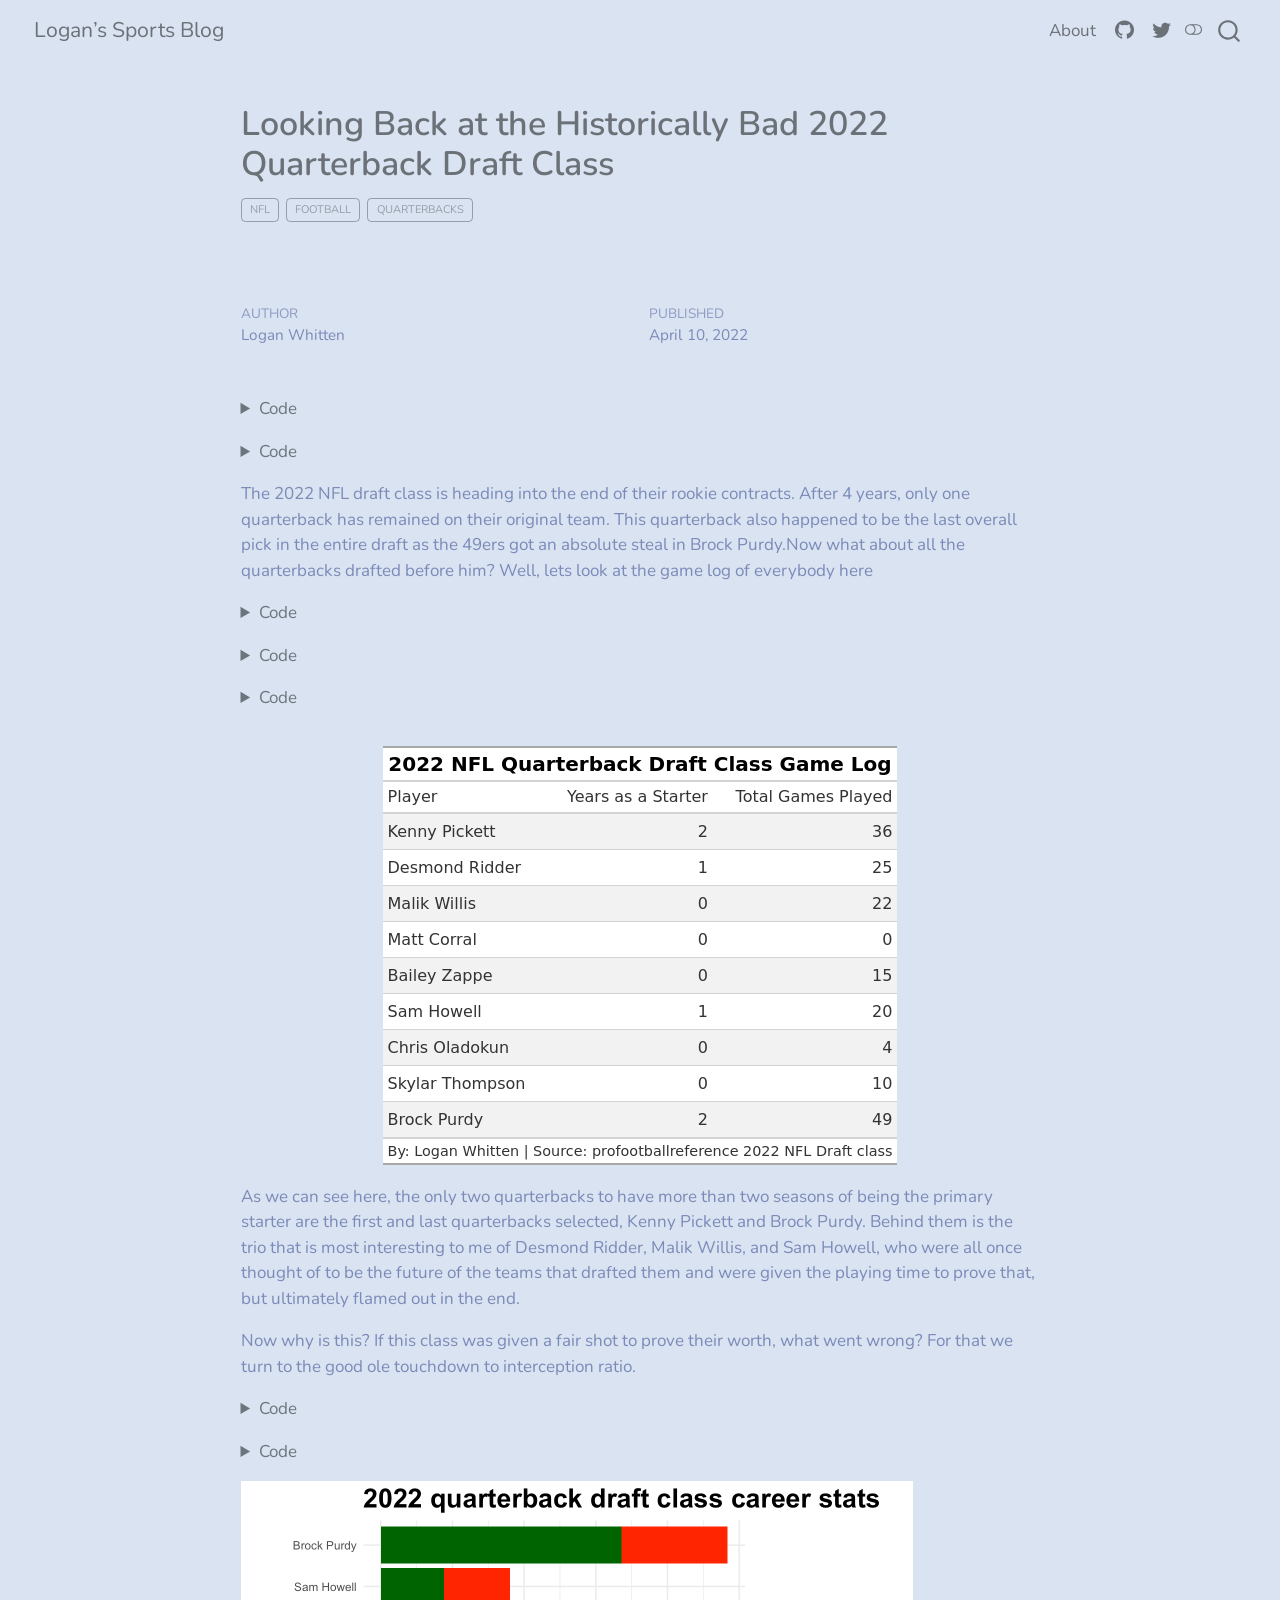
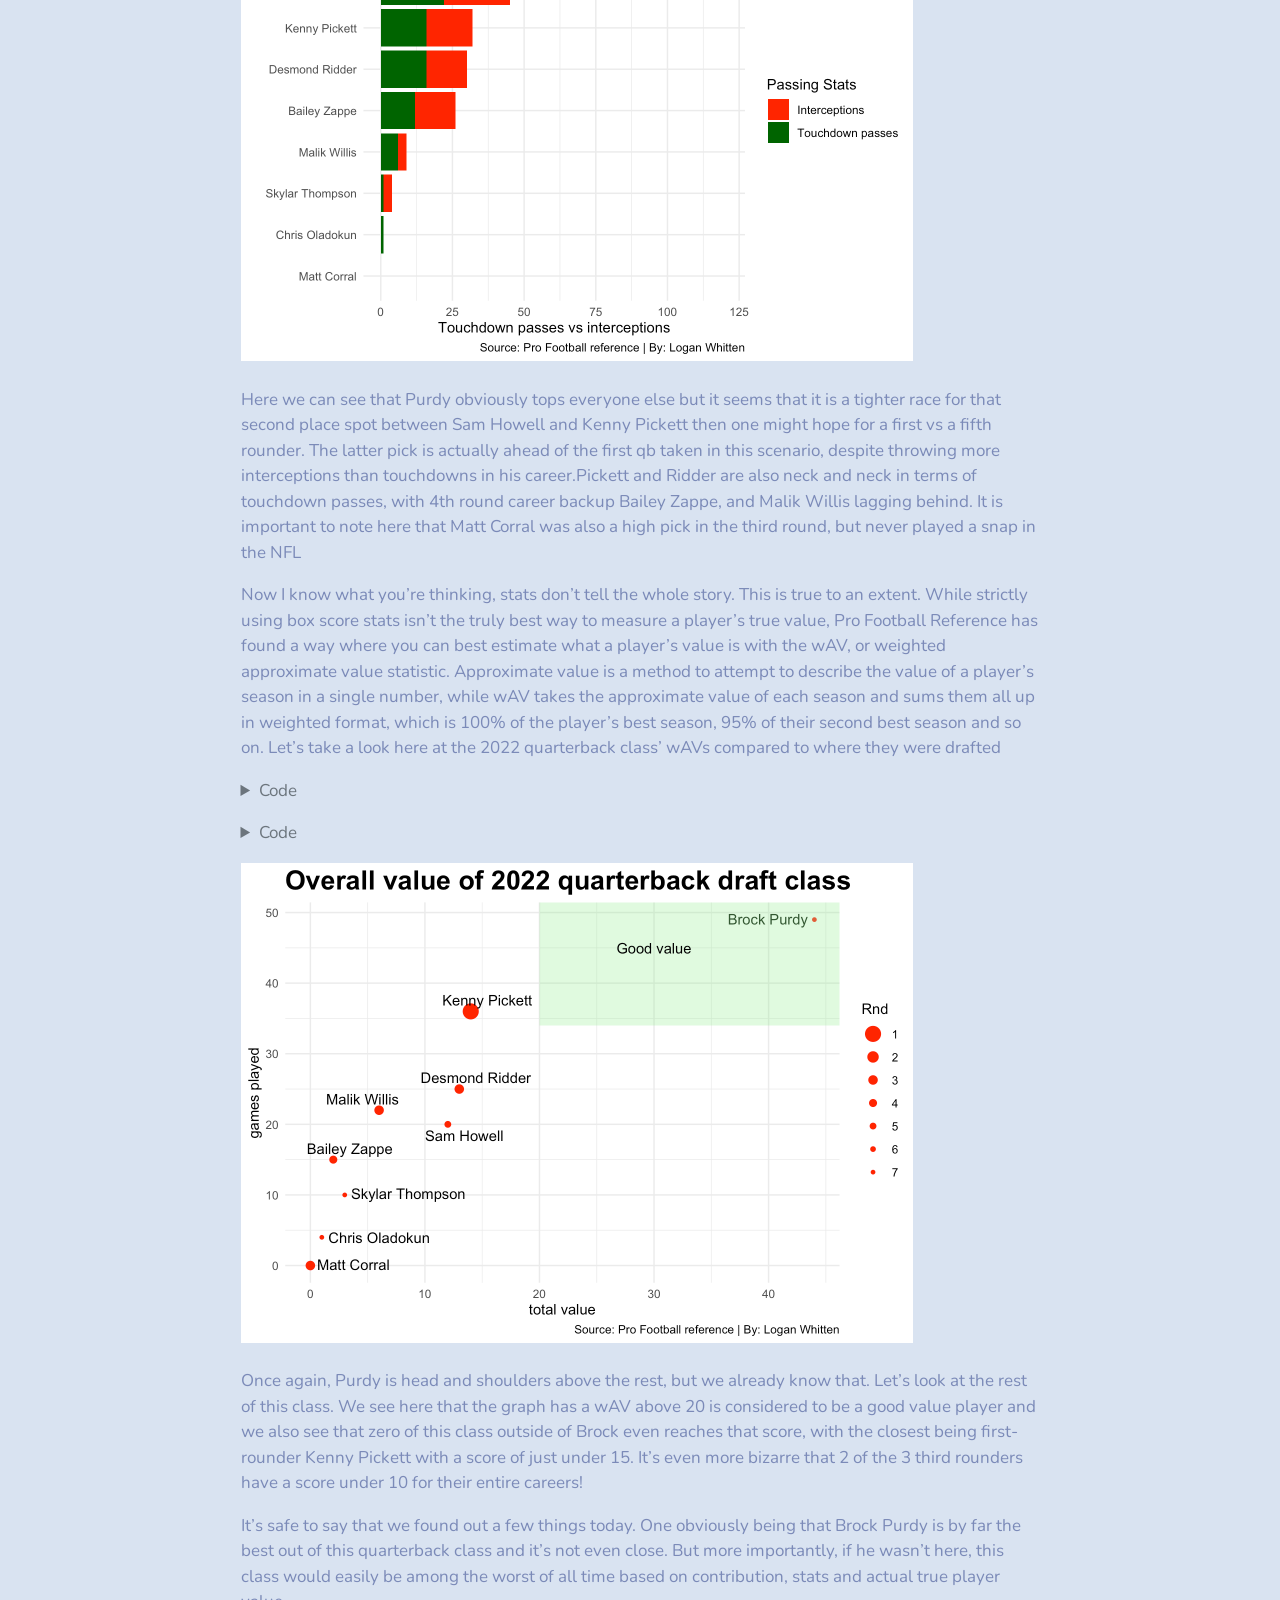
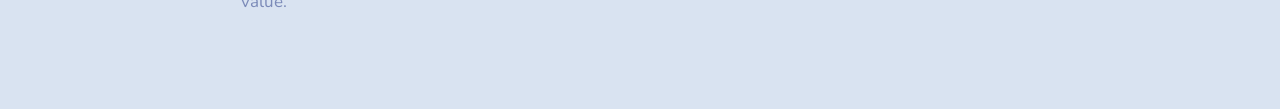
==== commit 6ffceee2: "final project" ====
--- a/posts/nfl-football-2022-quarterback-class/index.html
+++ b/posts/nfl-football-2022-quarterback-class/index.html
@@ -401,23 +401,23 @@
 <div class="code-copy-outer-scaffold"><div class="sourceCode cell-code" id="cb5"><pre class="sourceCode r code-with-copy"><code class="sourceCode r"><span id="cb5-1"><a href="#cb5-1" aria-hidden="true" tabindex="-1"></a>qbgames <span class="sc">|&gt;</span> <span class="fu">gt</span>() <span class="sc">|&gt;</span> <span class="fu">cols_label</span>( <span class="at">St =</span> <span class="st">"Years as a Starter"</span>, <span class="at">G =</span> <span class="st">"Total Games Played"</span> ) <span class="sc">|&gt;</span> <span class="fu">tab_header</span>( <span class="at">title =</span> <span class="st">"2022 NFL Quarterback Draft Class Game Log"</span> ) <span class="sc">|&gt;</span> <span class="fu">tab_style</span>( <span class="at">style =</span> <span class="fu">cell_text</span>(<span class="at">color =</span> <span class="st">"black"</span>, <span class="at">weight =</span> <span class="st">"bold"</span>,), <span class="at">locations =</span> <span class="fu">cells_title</span>(<span class="st">"title"</span>) ) <span class="sc">|&gt;</span> <span class="fu">tab_source_note</span>( <span class="at">source_note =</span> <span class="fu">md</span>(<span class="st">"By: Logan Whitten | Source: profootballreference 2022 NFL Draft class"</span>) ) </span></code></pre></div><button title="Copy to Clipboard" class="code-copy-button"><i class="bi"></i></button></div>
 </details>
 <div class="cell-output-display">
-<div id="dzbquludkg" style="padding-left:0px;padding-right:0px;padding-top:10px;padding-bottom:10px;overflow-x:auto;overflow-y:auto;width:auto;height:auto;">
-<style>#dzbquludkg table {
+<div id="rfijxgjohl" style="padding-left:0px;padding-right:0px;padding-top:10px;padding-bottom:10px;overflow-x:auto;overflow-y:auto;width:auto;height:auto;">
+<style>#rfijxgjohl table {
   font-family: system-ui, 'Segoe UI', Roboto, Helvetica, Arial, sans-serif, 'Apple Color Emoji', 'Segoe UI Emoji', 'Segoe UI Symbol', 'Noto Color Emoji';
   -webkit-font-smoothing: antialiased;
   -moz-osx-font-smoothing: grayscale;
 }
 
-#dzbquludkg thead, #dzbquludkg tbody, #dzbquludkg tfoot, #dzbquludkg tr, #dzbquludkg td, #dzbquludkg th {
+#rfijxgjohl thead, #rfijxgjohl tbody, #rfijxgjohl tfoot, #rfijxgjohl tr, #rfijxgjohl td, #rfijxgjohl th {
   border-style: none;
 }
 
-#dzbquludkg p {
+#rfijxgjohl p {
   margin: 0;
   padding: 0;
 }
 
-#dzbquludkg .gt_table {
+#rfijxgjohl .gt_table {
   display: table;
   border-collapse: collapse;
   line-height: normal;
@@ -443,12 +443,12 @@
   border-left-color: #D3D3D3;
 }
 
-#dzbquludkg .gt_caption {
+#rfijxgjohl .gt_caption {
   padding-top: 4px;
   padding-bottom: 4px;
 }
 
-#dzbquludkg .gt_title {
+#rfijxgjohl .gt_title {
   color: #333333;
   font-size: 125%;
   font-weight: initial;
@@ -460,7 +460,7 @@
   border-bottom-width: 0;
 }
 
-#dzbquludkg .gt_subtitle {
+#rfijxgjohl .gt_subtitle {
   color: #333333;
   font-size: 85%;
   font-weight: initial;
@@ -472,7 +472,7 @@
   border-top-width: 0;
 }
 
-#dzbquludkg .gt_heading {
+#rfijxgjohl .gt_heading {
   background-color: #FFFFFF;
   text-align: center;
   border-bottom-color: #FFFFFF;
@@ -484,13 +484,13 @@
   border-right-color: #D3D3D3;
 }
 
-#dzbquludkg .gt_bottom_border {
+#rfijxgjohl .gt_bottom_border {
   border-bottom-style: solid;
   border-bottom-width: 2px;
   border-bottom-color: #D3D3D3;
 }
 
-#dzbquludkg .gt_col_headings {
+#rfijxgjohl .gt_col_headings {
   border-top-style: solid;
   border-top-width: 2px;
   border-top-color: #D3D3D3;
@@ -505,7 +505,7 @@
   border-right-color: #D3D3D3;
 }
 
-#dzbquludkg .gt_col_heading {
+#rfijxgjohl .gt_col_heading {
   color: #333333;
   background-color: #FFFFFF;
   font-size: 100%;
@@ -525,7 +525,7 @@
   overflow-x: hidden;
 }
 
-#dzbquludkg .gt_column_spanner_outer {
+#rfijxgjohl .gt_column_spanner_outer {
   color: #333333;
   background-color: #FFFFFF;
   font-size: 100%;
@@ -537,15 +537,15 @@
   padding-right: 4px;
 }
 
-#dzbquludkg .gt_column_spanner_outer:first-child {
+#rfijxgjohl .gt_column_spanner_outer:first-child {
   padding-left: 0;
 }
 
-#dzbquludkg .gt_column_spanner_outer:last-child {
+#rfijxgjohl .gt_column_spanner_outer:last-child {
   padding-right: 0;
 }
 
-#dzbquludkg .gt_column_spanner {
+#rfijxgjohl .gt_column_spanner {
   border-bottom-style: solid;
   border-bottom-width: 2px;
   border-bottom-color: #D3D3D3;
@@ -557,11 +557,11 @@
   width: 100%;
 }
 
-#dzbquludkg .gt_spanner_row {
+#rfijxgjohl .gt_spanner_row {
   border-bottom-style: hidden;
 }
 
-#dzbquludkg .gt_group_heading {
+#rfijxgjohl .gt_group_heading {
   padding-top: 8px;
   padding-bottom: 8px;
   padding-left: 5px;
@@ -587,7 +587,7 @@
   text-align: left;
 }
 
-#dzbquludkg .gt_empty_group_heading {
+#rfijxgjohl .gt_empty_group_heading {
   padding: 0.5px;
   color: #333333;
   background-color: #FFFFFF;
@@ -602,15 +602,15 @@
   vertical-align: middle;
 }
 
-#dzbquludkg .gt_from_md > :first-child {
+#rfijxgjohl .gt_from_md > :first-child {
   margin-top: 0;
 }
 
-#dzbquludkg .gt_from_md > :last-child {
+#rfijxgjohl .gt_from_md > :last-child {
   margin-bottom: 0;
 }
 
-#dzbquludkg .gt_row {
+#rfijxgjohl .gt_row {
   padding-top: 8px;
   padding-bottom: 8px;
   padding-left: 5px;
@@ -629,7 +629,7 @@
   overflow-x: hidden;
 }
 
-#dzbquludkg .gt_stub {
+#rfijxgjohl .gt_stub {
   color: #333333;
   background-color: #FFFFFF;
   font-size: 100%;
@@ -642,7 +642,7 @@
   padding-right: 5px;
 }
 
-#dzbquludkg .gt_stub_row_group {
+#rfijxgjohl .gt_stub_row_group {
   color: #333333;
   background-color: #FFFFFF;
   font-size: 100%;
@@ -656,15 +656,15 @@
   vertical-align: top;
 }
 
-#dzbquludkg .gt_row_group_first td {
+#rfijxgjohl .gt_row_group_first td {
   border-top-width: 2px;
 }
 
-#dzbquludkg .gt_row_group_first th {
+#rfijxgjohl .gt_row_group_first th {
   border-top-width: 2px;
 }
 
-#dzbquludkg .gt_summary_row {
+#rfijxgjohl .gt_summary_row {
   color: #333333;
   background-color: #FFFFFF;
   text-transform: inherit;
@@ -674,16 +674,16 @@
   padding-right: 5px;
 }
 
-#dzbquludkg .gt_first_summary_row {
+#rfijxgjohl .gt_first_summary_row {
   border-top-style: solid;
   border-top-color: #D3D3D3;
 }
 
-#dzbquludkg .gt_first_summary_row.thick {
+#rfijxgjohl .gt_first_summary_row.thick {
   border-top-width: 2px;
 }
 
-#dzbquludkg .gt_last_summary_row {
+#rfijxgjohl .gt_last_summary_row {
   padding-top: 8px;
   padding-bottom: 8px;
   padding-left: 5px;
@@ -693,7 +693,7 @@
   border-bottom-color: #D3D3D3;
 }
 
-#dzbquludkg .gt_grand_summary_row {
+#rfijxgjohl .gt_grand_summary_row {
   color: #333333;
   background-color: #FFFFFF;
   text-transform: inherit;
@@ -703,7 +703,7 @@
   padding-right: 5px;
 }
 
-#dzbquludkg .gt_first_grand_summary_row {
+#rfijxgjohl .gt_first_grand_summary_row {
   padding-top: 8px;
   padding-bottom: 8px;
   padding-left: 5px;
@@ -713,7 +713,7 @@
   border-top-color: #D3D3D3;
 }
 
-#dzbquludkg .gt_last_grand_summary_row_top {
+#rfijxgjohl .gt_last_grand_summary_row_top {
   padding-top: 8px;
   padding-bottom: 8px;
   padding-left: 5px;
@@ -723,11 +723,11 @@
   border-bottom-color: #D3D3D3;
 }
 
-#dzbquludkg .gt_striped {
+#rfijxgjohl .gt_striped {
   background-color: rgba(128, 128, 128, 0.05);
 }
 
-#dzbquludkg .gt_table_body {
+#rfijxgjohl .gt_table_body {
   border-top-style: solid;
   border-top-width: 2px;
   border-top-color: #D3D3D3;
@@ -736,7 +736,7 @@
   border-bottom-color: #D3D3D3;
 }
 
-#dzbquludkg .gt_footnotes {
+#rfijxgjohl .gt_footnotes {
   color: #333333;
   background-color: #FFFFFF;
   border-bottom-style: none;
@@ -750,7 +750,7 @@
   border-right-color: #D3D3D3;
 }
 
-#dzbquludkg .gt_footnote {
+#rfijxgjohl .gt_footnote {
   margin: 0px;
   font-size: 90%;
   padding-top: 4px;
@@ -759,7 +759,7 @@
   padding-right: 5px;
 }
 
-#dzbquludkg .gt_sourcenotes {
+#rfijxgjohl .gt_sourcenotes {
   color: #333333;
   background-color: #FFFFFF;
   border-bottom-style: none;
@@ -773,7 +773,7 @@
   border-right-color: #D3D3D3;
 }
 
-#dzbquludkg .gt_sourcenote {
+#rfijxgjohl .gt_sourcenote {
   font-size: 90%;
   padding-top: 4px;
   padding-bottom: 4px;
@@ -781,72 +781,72 @@
   padding-right: 5px;
 }
 
-#dzbquludkg .gt_left {
+#rfijxgjohl .gt_left {
   text-align: left;
 }
 
-#dzbquludkg .gt_center {
+#rfijxgjohl .gt_center {
   text-align: center;
 }
 
-#dzbquludkg .gt_right {
+#rfijxgjohl .gt_right {
   text-align: right;
   font-variant-numeric: tabular-nums;
 }
 
-#dzbquludkg .gt_font_normal {
+#rfijxgjohl .gt_font_normal {
   font-weight: normal;
 }
 
-#dzbquludkg .gt_font_bold {
+#rfijxgjohl .gt_font_bold {
   font-weight: bold;
 }
 
-#dzbquludkg .gt_font_italic {
+#rfijxgjohl .gt_font_italic {
   font-style: italic;
 }
 
-#dzbquludkg .gt_super {
+#rfijxgjohl .gt_super {
   font-size: 65%;
 }
 
-#dzbquludkg .gt_footnote_marks {
+#rfijxgjohl .gt_footnote_marks {
   font-size: 75%;
   vertical-align: 0.4em;
   position: initial;
 }
 
-#dzbquludkg .gt_asterisk {
+#rfijxgjohl .gt_asterisk {
   font-size: 100%;
   vertical-align: 0;
 }
 
-#dzbquludkg .gt_indent_1 {
+#rfijxgjohl .gt_indent_1 {
   text-indent: 5px;
 }
 
-#dzbquludkg .gt_indent_2 {
+#rfijxgjohl .gt_indent_2 {
   text-indent: 10px;
 }
 
-#dzbquludkg .gt_indent_3 {
+#rfijxgjohl .gt_indent_3 {
   text-indent: 15px;
 }
 
-#dzbquludkg .gt_indent_4 {
+#rfijxgjohl .gt_indent_4 {
   text-indent: 20px;
 }
 
-#dzbquludkg .gt_indent_5 {
+#rfijxgjohl .gt_indent_5 {
   text-indent: 25px;
 }
 
-#dzbquludkg .katex-display {
+#rfijxgjohl .katex-display {
   display: inline-flex !important;
   margin-bottom: 0.75em !important;
 }
 
-#dzbquludkg div.Reactable > div.rt-table > div.rt-thead > div.rt-tr.rt-tr-group-header > div.rt-th-group:after {
+#rfijxgjohl div.Reactable > div.rt-table > div.rt-thead > div.rt-tr.rt-tr-group-header > div.rt-th-group:after {
   height: 0px !important;
 }
 </style>
